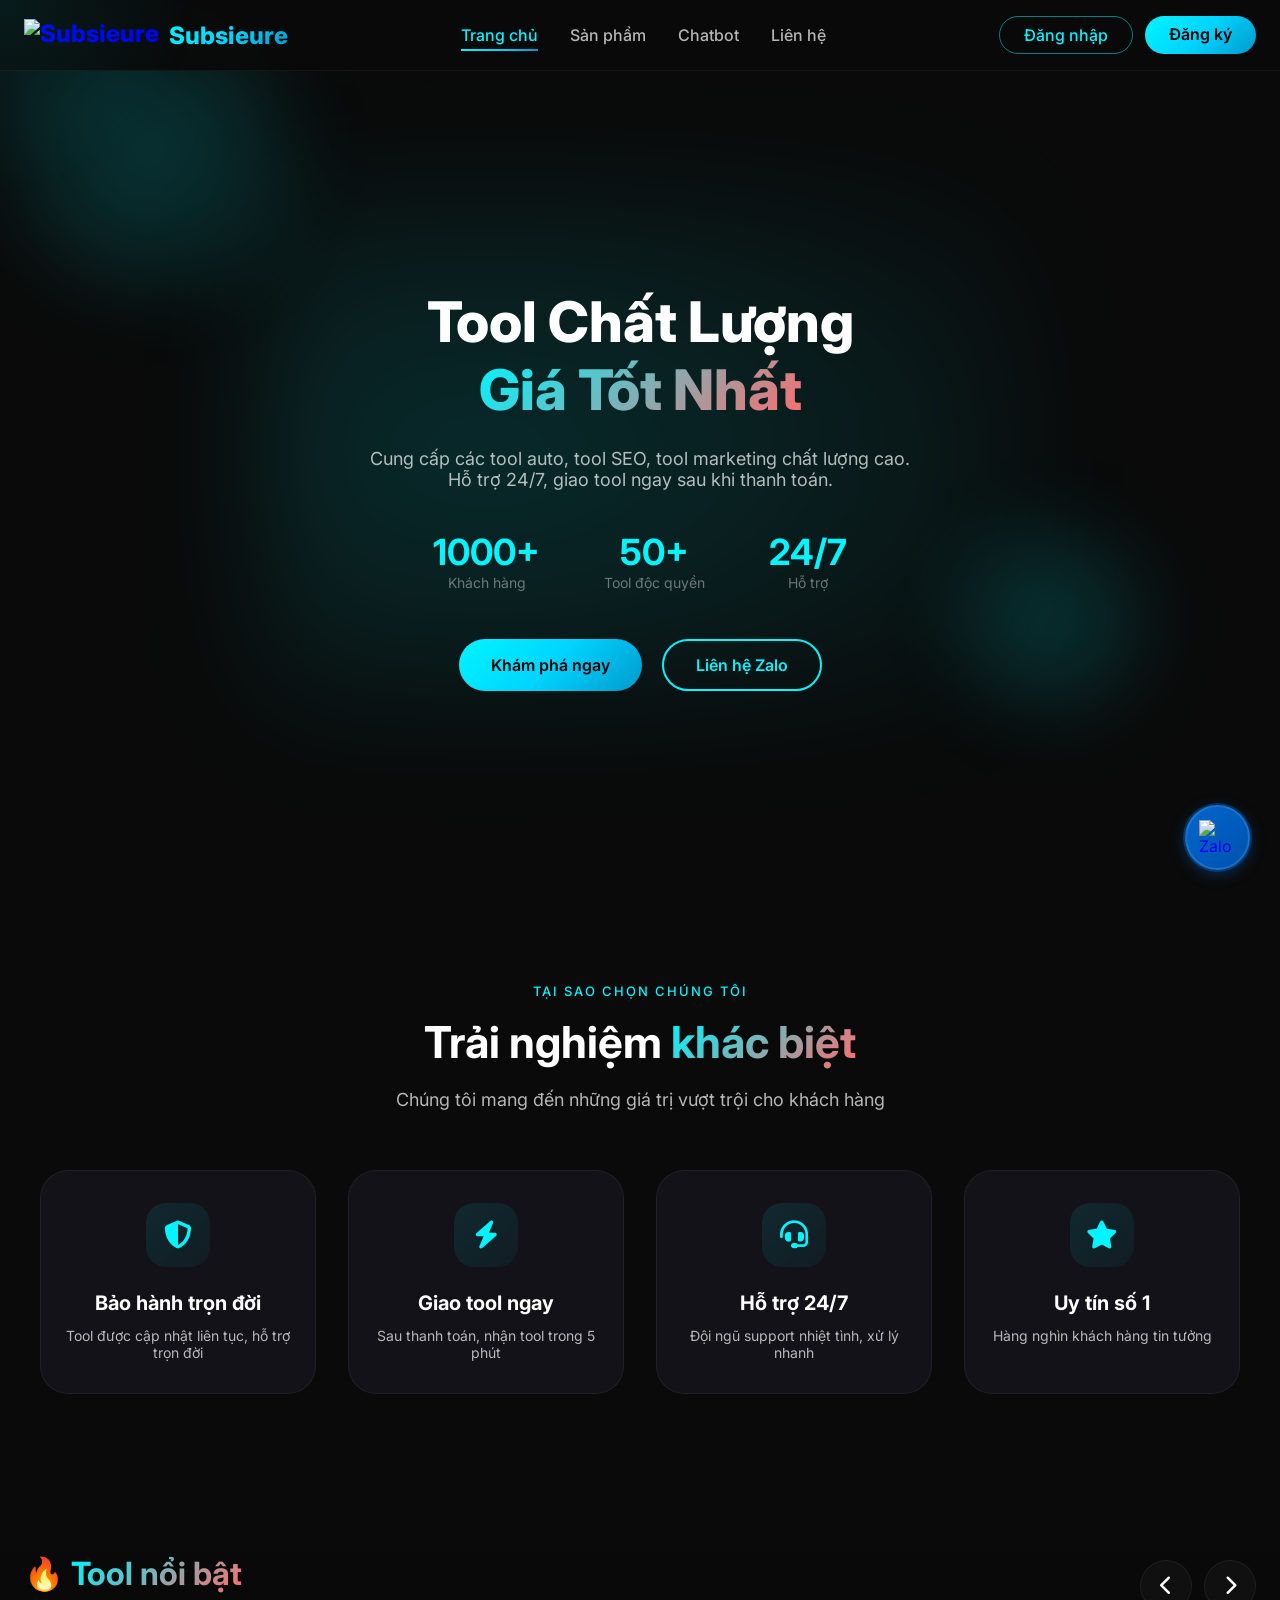
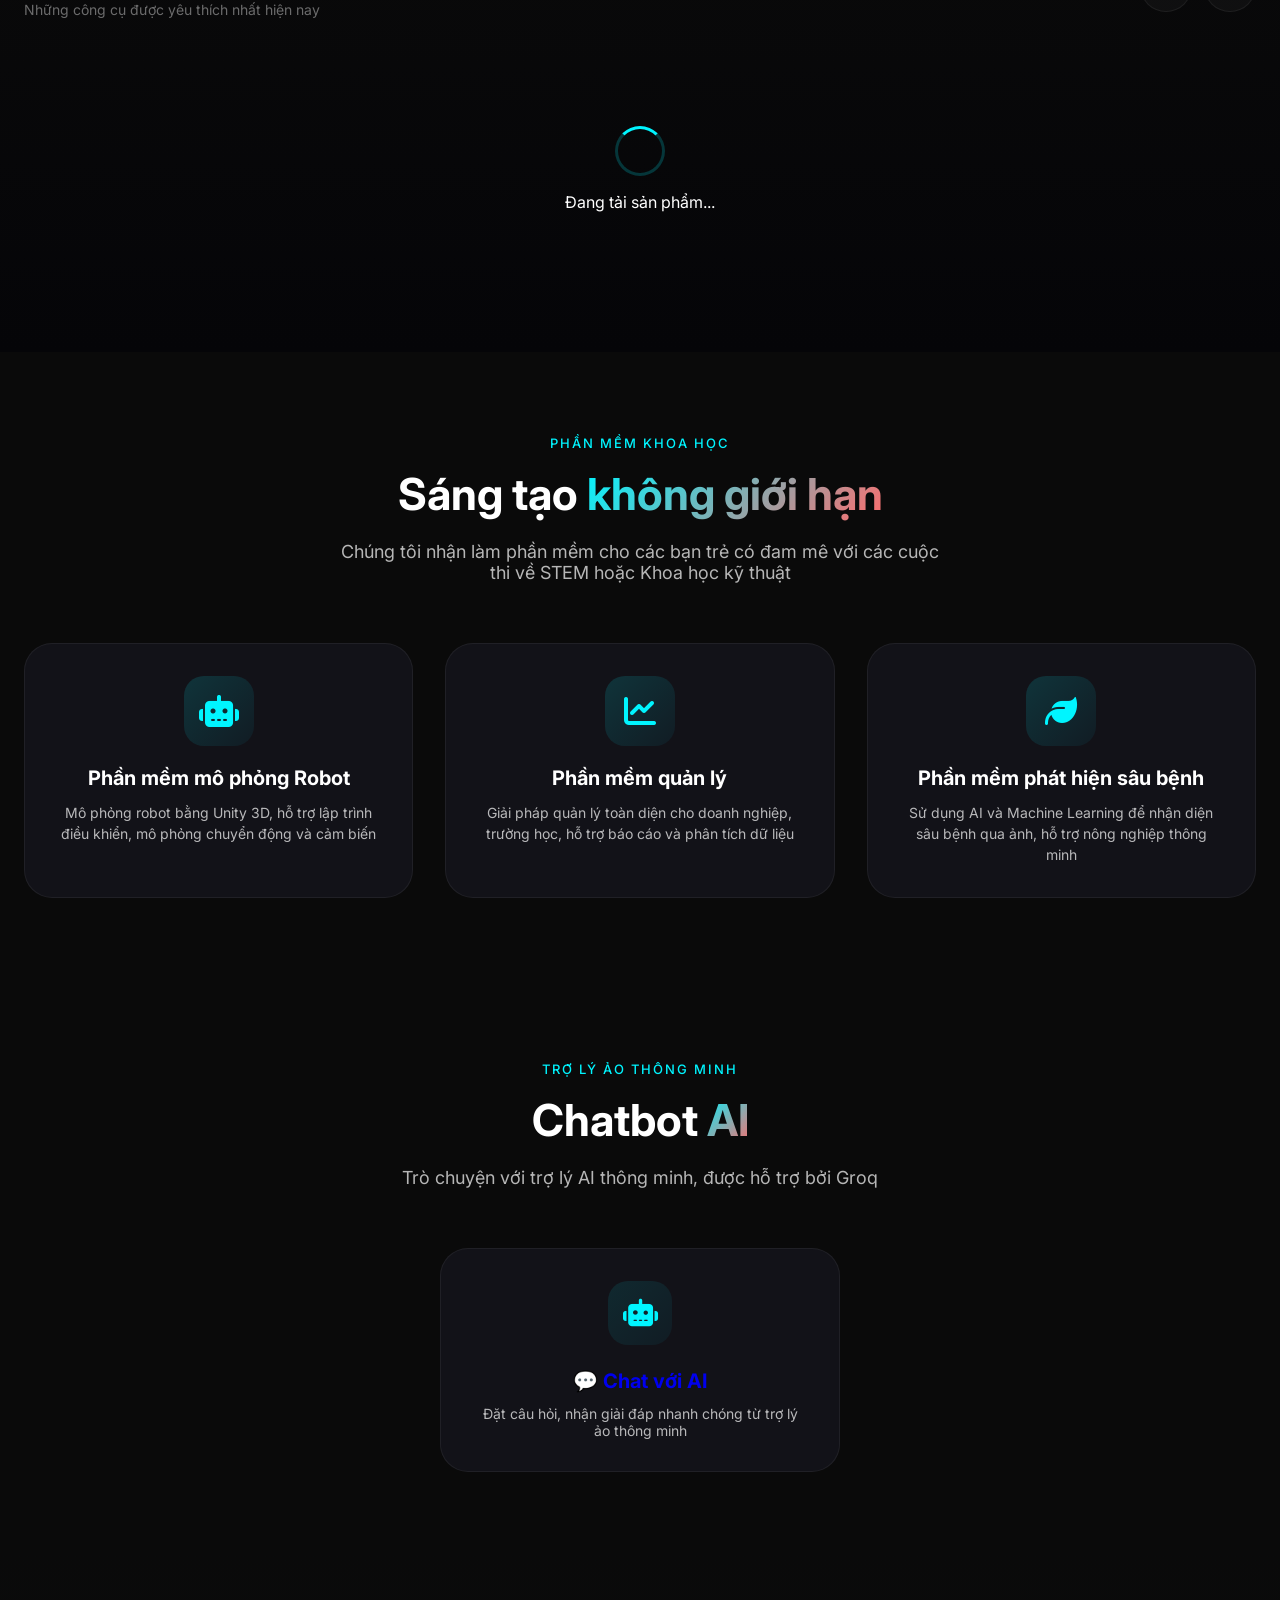
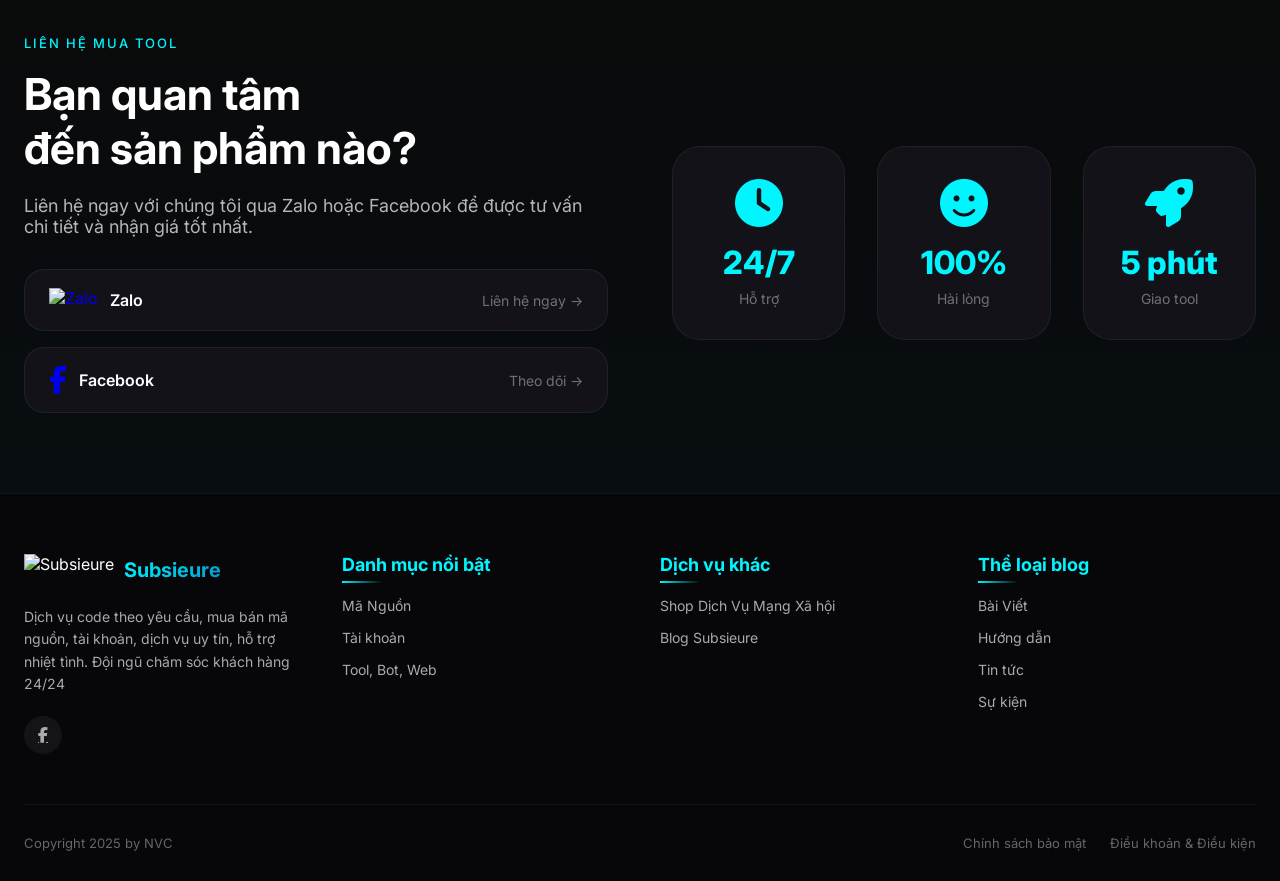
==== index.html @ 0aed7726 "Add files via upload" ====
<!DOCTYPE html>
<html lang="vi">
<head>
    <meta charset="UTF-8">
    <meta name="viewport" content="width=device-width, initial-scale=1.0">
    <title>Subsieure - Trang Chủ</title>
    
    <link rel="icon" type="image/png" href="https://d2eioyamun8mp1.cloudfront.net/images/1778429322279_xe9Oxxk0FV.png">
    <link rel="shortcut icon" type="image/png" href="https://d2eioyamun8mp1.cloudfront.net/images/1778429322279_xe9Oxxk0FV.png">
    
    <meta name="description" content="Subsieure - Cửa hàng tool auto, tool SEO, tool marketing chất lượng cao.">
    <link href="https://fonts.googleapis.com/css2?family=Inter:opsz,wght@14..32,300;14..32,400;14..32,500;14..32,600;14..32,700;14..32,800;14..32,900&family=Space+Grotesk:wght@300;400;500;600;700&display=swap" rel="stylesheet">
    <link rel="stylesheet" href="https://cdnjs.cloudflare.com/ajax/libs/font-awesome/6.5.1/css/all.min.css">
    <script src="https://cdn.jsdelivr.net/npm/sweetalert2@11"></script>
    <style>
        :root {
            --primary: #00f5ff;
            --primary-dark: #00b8c9;
            --bg-dark: #000000;
            --bg-section: #0a0a0a;
            --bg-card-solid: #121218;
            --border-light: rgba(255, 255, 255, 0.06);
            --text-main: #ffffff;
            --text-secondary: rgba(255, 255, 255, 0.7);
            --text-muted: rgba(255, 255, 255, 0.4);
            --gradient-1: linear-gradient(135deg, #00f5ff 0%, #00d4ff 50%, #0099cc 100%);
        }
        * { margin: 0; padding: 0; box-sizing: border-box; }
        body { font-family: 'Inter', sans-serif; background: #0a0a0a; color: white; overflow-x: hidden; }
        
        .cursor-glow {
            position: fixed;
            width: 400px;
            height: 400px;
            background: radial-gradient(circle, rgba(0,245,255,0.08) 0%, transparent 70%);
            border-radius: 50%;
            pointer-events: none;
            z-index: 9999;
            transform: translate(-50%, -50%);
            transition: all 0.1s ease;
        }
        
        * { cursor: url('https://play.vsthemes.org/t-cursors/14438/8d5360f7ad20a4ef01852cb9ac24c765.webp'), auto; }
        a, button, .btn, .tool-card-slider, .user-avatar, .nav-links a, .zalo-bubble, .footer a, .slider-btn-nav { 
            cursor: url('https://play.vsthemes.org/t-cursors/14438/8d5360f7ad20a4ef01852cb9ac24c765.webp'), pointer; 
        }
        
        .container { max-width: 1280px; margin: 0 auto; padding: 0 24px; }
        
        .zalo-bubble {
            position: fixed;
            bottom: 30px;
            right: 30px;
            width: 65px;
            height: 65px;
            background: linear-gradient(135deg, #0066cc, #004499);
            border-radius: 50%;
            display: flex;
            align-items: center;
            justify-content: center;
            z-index: 1000;
            box-shadow: 0 4px 15px rgba(0, 102, 204, 0.4);
            transition: all 0.3s ease;
            animation: shake 1.5s ease-in-out infinite;
            text-decoration: none;
            border: 2px solid rgba(255,255,255,0.2);
        }
        .zalo-bubble:hover {
            transform: scale(1.1);
            box-shadow: 0 8px 25px rgba(0, 102, 204, 0.6);
            animation: none;
        }
        .zalo-bubble img { width: 38px; height: auto; }
        @keyframes shake {
            0%, 100% { transform: translateY(0) rotate(0deg); }
            25% { transform: translateY(-5px) rotate(-3deg); }
            50% { transform: translateY(5px) rotate(3deg); }
            75% { transform: translateY(-3px) rotate(-2deg); }
        }
        .zalo-bubble::before {
            content: '';
            position: absolute;
            top: -4px;
            left: -4px;
            right: -4px;
            bottom: -4px;
            background: rgba(0, 102, 204, 0.4);
            border-radius: 50%;
            z-index: -1;
            animation: pulseZalo 2s ease-in-out infinite;
        }
        @keyframes pulseZalo {
            0%, 100% { opacity: 0.5; transform: scale(1); }
            50% { opacity: 0.8; transform: scale(1.15); }
        }
        
        .gradient-text {
            background: linear-gradient(135deg, #00f5ff, #ff6b6b, #ffd93d);
            -webkit-background-clip: text;
            -webkit-text-fill-color: transparent;
            background-clip: text;
            background-size: 200% 200%;
            animation: gradientShift 3s ease infinite;
        }
        @keyframes gradientShift { 0%,100% { background-position: 0% 50%; } 50% { background-position: 100% 50%; } }
        
        @keyframes fadeInUp {
            from { opacity: 0; transform: translateY(30px); }
            to { opacity: 1; transform: translateY(0); }
        }
        
        @keyframes spin {
            to { transform: rotate(360deg); }
        }
        
        .navbar { position: fixed; top: 0; width: 100%; padding: 16px 0; background: rgba(10,10,10,0.95); backdrop-filter: blur(10px); border-bottom: 1px solid rgba(255,255,255,0.05); z-index: 1000; transition: all 0.3s ease; }
        .navbar.scrolled { padding: 12px 0; background: rgba(10,10,10,0.98); }
        .nav-container { max-width: 1280px; margin: 0 auto; padding: 0 24px; display: flex; justify-content: space-between; align-items: center; }
        .nav-logo { display: flex; align-items: center; gap: 10px; font-size: 24px; font-weight: 800; cursor: pointer; text-decoration: none; }
        .nav-logo img { height: 32px; width: auto; }
        .nav-logo span { background: var(--gradient-1); -webkit-background-clip: text; -webkit-text-fill-color: transparent; }
        .nav-links { display: flex; gap: 32px; }
        .nav-links a { color: var(--text-secondary); text-decoration: none; font-weight: 500; transition: color 0.3s; position: relative; }
        .nav-links a::after { content: ''; position: absolute; bottom: -6px; left: 0; width: 0; height: 2px; background: var(--gradient-1); transition: width 0.3s; }
        .nav-links a:hover::after, .nav-links a.active::after { width: 100%; }
        .nav-links a:hover, .nav-links a.active { color: #00f5ff; }
        
        .nav-actions {
            display: flex;
            align-items: center;
            gap: 16px;
        }
        .auth-buttons {
            display: flex;
            gap: 12px;
        }
        .btn-login-nav {
            padding: 8px 24px;
            background: transparent;
            border: 1.5px solid rgba(0,245,255,0.5);
            border-radius: 30px;
            color: #00f5ff;
            text-decoration: none;
            font-weight: 500;
            transition: all 0.3s;
        }
        .btn-login-nav:hover {
            background: rgba(0,245,255,0.1);
            transform: translateY(-2px);
        }
        .btn-register-nav {
            padding: 8px 24px;
            background: var(--gradient-1);
            border: none;
            border-radius: 30px;
            color: #000;
            text-decoration: none;
            font-weight: 600;
            transition: all 0.3s;
        }
        .btn-register-nav:hover {
            transform: translateY(-2px);
            box-shadow: 0 5px 15px rgba(0,245,255,0.3);
        }
        
        .balance-wrapper { display: flex; align-items: center; gap: 12px; }
        .balance-badge { background: rgba(0,245,255,0.1); padding: 8px 16px; border-radius: 40px; font-size: 14px; transition: all 0.3s; }
        .balance-badge:hover { background: rgba(0,245,255,0.2); transform: scale(1.02); }
        .balance-badge i { color: #00f5ff; margin-right: 8px; }
        .btn-recharge { background: linear-gradient(135deg, #10b981, #059669); border: none; padding: 8px 16px; border-radius: 40px; color: white; font-weight: 600; font-size: 13px; cursor: pointer; transition: all 0.3s ease; display: flex; align-items: center; gap: 8px; }
        .btn-recharge:hover { transform: translateY(-2px); box-shadow: 0 5px 15px rgba(16,185,129,0.4); }
        .user-menu { position: relative; }
        .user-avatar { display: flex; align-items: center; gap: 10px; cursor: pointer; padding: 8px 16px; background: rgba(255,255,255,0.05); border-radius: 40px; transition: all 0.3s; }
        .user-avatar:hover { background: rgba(255,255,255,0.1); }
        .user-dropdown { position: absolute; top: 100%; right: 0; margin-top: 8px; background: #121218; border: 1px solid rgba(255,255,255,0.1); border-radius: 20px; width: 180px; overflow: hidden; opacity: 0; visibility: hidden; transform: translateY(-10px); transition: all 0.3s; z-index: 100; }
        .user-menu:hover .user-dropdown { opacity: 1; visibility: visible; transform: translateY(0); }
        .user-dropdown a { display: flex; align-items: center; gap: 12px; padding: 12px 20px; color: var(--text-secondary); text-decoration: none; transition: all 0.3s; }
        .user-dropdown a:hover { background: rgba(0,245,255,0.1); color: #00f5ff; }
        
        .hero { min-height: 100vh; display: flex; align-items: center; position: relative; overflow: hidden; }
        .hero-bg { position: absolute; inset: 0; z-index: 0; }
        .hero-bg-blur { position: absolute; width: 60%; height: 60%; background: radial-gradient(ellipse at 30% 50%, rgba(0,245,255,0.15), transparent); filter: blur(60px); top: 50%; left: 50%; transform: translate(-50%, -50%); }
        .hero-bg-orb { position: absolute; width: 300px; height: 300px; background: radial-gradient(circle, rgba(0,245,255,0.2), transparent); border-radius: 50%; filter: blur(40px); animation: float 20s infinite; }
        .hero-bg-orb:nth-child(1) { top: 20%; left: 10%; }
        .hero-bg-orb:nth-child(2) { bottom: 20%; right: 10%; width: 200px; height: 200px; animation-delay: -5s; }
        @keyframes float { 0%,100% { transform: translateY(0); } 50% { transform: translateY(-30px); } }
        .hero-content { position: relative; z-index: 1; text-align: center; max-width: 800px; margin: 0 auto; padding-top: 80px; }
        .hero-title { font-size: 56px; font-weight: 800; margin-bottom: 24px; line-height: 1.2; animation: fadeInUp 0.8s ease; }
        .hero-desc { font-size: 18px; color: var(--text-secondary); margin-bottom: 40px; animation: fadeInUp 0.8s ease 0.1s both; }
        .hero-stats { display: flex; justify-content: center; gap: 64px; margin-bottom: 48px; animation: fadeInUp 0.8s ease 0.2s both; }
        .hero-stat { text-align: center; transition: transform 0.3s; }
        .hero-stat:hover { transform: translateY(-5px); }
        .hero-stat-number { font-size: 36px; font-weight: 700; color: #00f5ff; }
        .hero-stat-label { font-size: 14px; color: var(--text-muted); }
        .hero-buttons { display: flex; gap: 20px; justify-content: center; animation: fadeInUp 0.8s ease 0.3s both; }
        .btn { display: inline-flex; align-items: center; gap: 10px; padding: 14px 32px; border-radius: 40px; font-weight: 600; text-decoration: none; transition: all 0.3s; }
        .btn-primary { background: var(--gradient-1); color: #000; }
        .btn-primary:hover { transform: translateY(-3px); box-shadow: 0 10px 30px rgba(0,245,255,0.4); }
        .btn-outline-custom { background: transparent; border: 2px solid #00f5ff; color: #00f5ff; }
        .btn-outline-custom:hover { background: rgba(0,245,255,0.1); transform: translateY(-3px); }
        
        .section { padding: 80px 0; background: #0a0a0a; }
        .section-header { text-align: center; margin-bottom: 60px; }
        .section-badge { display: inline-block; font-size: 13px; font-weight: 500; text-transform: uppercase; letter-spacing: 2px; color: #00f5ff; margin-bottom: 16px; }
        .section-title { font-size: 44px; font-weight: 700; margin-bottom: 20px; }
        .section-desc { font-size: 18px; color: var(--text-secondary); max-width: 600px; margin: 0 auto; }
        
        .features-grid {
            display: grid;
            grid-template-columns: repeat(4, 1fr);
            gap: 32px;
            max-width: 1200px;
            margin: 0 auto;
        }
        .feature-card {
            background: var(--bg-card-solid);
            border: 1px solid var(--border-light);
            border-radius: 28px;
            padding: 32px 24px;
            text-align: center;
            transition: all 0.3s;
        }
        .feature-card:hover {
            transform: translateY(-5px);
            border-color: rgba(0,245,255,0.2);
        }
        .feature-icon {
            width: 64px;
            height: 64px;
            background: linear-gradient(135deg, rgba(0,245,255,0.1), rgba(0,212,255,0.05));
            border-radius: 20px;
            display: flex;
            align-items: center;
            justify-content: center;
            margin: 0 auto 24px;
            transition: all 0.3s;
        }
        .feature-card:hover .feature-icon { transform: scale(1.1); }
        .feature-icon i { font-size: 28px; color: #00f5ff; }
        .feature-card h3 { font-size: 20px; margin-bottom: 12px; }
        .feature-card p { font-size: 14px; color: var(--text-secondary); }
        
        .science-section {
            background: #0a0a0a;
            padding: 80px 0;
        }
        .science-grid {
            display: grid;
            grid-template-columns: repeat(3, 1fr);
            gap: 32px;
            margin-top: 20px;
        }
        .science-card {
            background: var(--bg-card-solid);
            border: 1px solid var(--border-light);
            border-radius: 28px;
            padding: 32px;
            text-align: center;
            transition: all 0.3s;
        }
        .science-card:hover {
            transform: translateY(-5px);
            border-color: rgba(0,245,255,0.3);
        }
        .science-icon {
            width: 70px;
            height: 70px;
            background: linear-gradient(135deg, rgba(0,245,255,0.15), rgba(0,212,255,0.05));
            border-radius: 20px;
            display: flex;
            align-items: center;
            justify-content: center;
            margin: 0 auto 20px;
        }
        .science-icon i {
            font-size: 32px;
            color: #00f5ff;
        }
        .science-card h3 {
            font-size: 20px;
            margin-bottom: 12px;
        }
        .science-card p {
            font-size: 14px;
            color: var(--text-secondary);
            line-height: 1.5;
        }
        
        .tools-slider-section {
            padding: 80px 0;
            background: linear-gradient(180deg, #0a0a0a 0%, #050508 100%);
        }
        .slider-header {
            display: flex;
            justify-content: space-between;
            align-items: center;
            margin-bottom: 48px;
            flex-wrap: wrap;
            gap: 20px;
        }
        .slider-header-left h2 {
            font-size: 32px;
            font-weight: 700;
            margin-bottom: 8px;
        }
        .slider-header-left p {
            color: var(--text-muted);
            font-size: 14px;
        }
        .slider-controls {
            display: flex;
            gap: 12px;
        }
        .slider-btn-nav {
            width: 52px;
            height: 52px;
            border-radius: 50%;
            background: rgba(255,255,255,0.03);
            border: 1px solid var(--border-light);
            color: white;
            font-size: 20px;
            cursor: pointer;
            transition: all 0.3s;
            display: flex;
            align-items: center;
            justify-content: center;
        }
        .slider-btn-nav:hover {
            background: var(--gradient-1);
            border-color: transparent;
            color: #000;
            transform: scale(1.05);
        }
        .tools-slider-container {
            position: relative;
            overflow: hidden;
            border-radius: 32px;
        }
        .tools-slider-track {
            display: flex;
            gap: 28px;
            transition: transform 0.5s cubic-bezier(0.23, 1, 0.32, 1);
            will-change: transform;
        }
        .tool-card-slider {
            flex: 0 0 calc(25% - 21px);
            min-width: calc(25% - 21px);
            background: var(--bg-card-solid);
            border: 1px solid var(--border-light);
            border-radius: 28px;
            overflow: hidden;
            transition: all 0.4s cubic-bezier(0.23, 1, 0.32, 1);
        }
        .tool-card-slider:hover {
            transform: translateY(-8px);
            border-color: rgba(0,245,255,0.3);
            box-shadow: 0 25px 45px rgba(0,0,0,0.4);
        }
        .tool-image-wrapper-slider {
            position: relative;
            overflow: hidden;
            height: 200px;
        }
        .tool-image-slider {
            width: 100%;
            height: 100%;
            object-fit: cover;
            transition: transform 0.6s;
        }
        .tool-card-slider:hover .tool-image-slider { transform: scale(1.08); }
        .tool-category-slider {
            position: absolute;
            top: 16px;
            left: 16px;
            background: rgba(0,0,0,0.7);
            backdrop-filter: blur(8px);
            padding: 6px 14px;
            border-radius: 30px;
            font-size: 12px;
            color: #00f5ff;
        }
        .admin-actions {
            position: absolute;
            top: 16px;
            right: 16px;
            display: flex;
            gap: 8px;
            z-index: 10;
        }
        .admin-edit-btn, .admin-delete-btn {
            width: 32px;
            height: 32px;
            border-radius: 50%;
            border: none;
            cursor: pointer;
            transition: all 0.3s;
            display: flex;
            align-items: center;
            justify-content: center;
            font-size: 14px;
        }
        .admin-edit-btn {
            background: rgba(0,245,255,0.9);
            color: #000;
        }
        .admin-edit-btn:hover {
            background: #00f5ff;
            transform: scale(1.1);
        }
        .admin-delete-btn {
            background: rgba(239,68,68,0.9);
            color: white;
        }
        .admin-delete-btn:hover {
            background: #ef4444;
            transform: scale(1.1);
        }
        .tool-info-slider { padding: 20px; }
        .tool-name-slider {
            font-size: 18px;
            font-weight: 700;
            margin-bottom: 8px;
            white-space: nowrap;
            overflow: hidden;
            text-overflow: ellipsis;
        }
        .tool-name-slider a {
            text-decoration: none;
            color: inherit;
        }
        .tool-name-slider a:hover {
            color: #00f5ff;
        }
        .tool-desc-slider {
            color: var(--text-secondary);
            font-size: 13px;
            margin-bottom: 12px;
            line-height: 1.4;
            display: -webkit-box;
            -webkit-line-clamp: 2;
            -webkit-box-orient: vertical;
            overflow: hidden;
        }
        .tool-price-slider {
            font-size: 22px;
            font-weight: 800;
            color: #00f5ff;
            margin-bottom: 16px;
        }
        .tool-price-slider span { font-size: 12px; color: var(--text-muted); }
        .btn-buy-slider {
            width: 100%;
            padding: 12px;
            background: var(--gradient-1);
            border: none;
            border-radius: 40px;
            color: #000;
            font-weight: 600;
            font-size: 14px;
            cursor: pointer;
            transition: all 0.3s;
            display: flex;
            align-items: center;
            justify-content: center;
            gap: 8px;
        }
        .btn-buy-slider:hover {
            transform: translateY(-2px);
            box-shadow: 0 5px 15px rgba(0,245,255,0.4);
        }
        
        .loading-wrapper {
            text-align: center;
            padding: 60px;
            width: 100%;
        }
        .loading-spinner {
            width: 50px;
            height: 50px;
            border: 3px solid rgba(0,245,255,0.2);
            border-top-color: #00f5ff;
            border-radius: 50%;
            margin: 0 auto 16px;
            animation: spin 0.8s linear infinite;
        }
        .empty-state {
            text-align: center;
            padding: 60px;
            width: 100%;
        }
        .empty-state i {
            font-size: 64px;
            color: var(--text-muted);
            margin-bottom: 16px;
        }
        .empty-state h3 {
            font-size: 24px;
            margin-bottom: 8px;
        }
        .empty-state p {
            color: var(--text-muted);
        }
        
        .chatbot-card {
            background: var(--bg-card-solid);
            border: 1px solid var(--border-light);
            border-radius: 28px;
            padding: 32px;
            text-align: center;
            transition: all 0.3s;
            cursor: pointer;
            text-decoration: none;
            display: block;
            max-width: 400px;
            margin: 0 auto;
        }
        .chatbot-card:hover {
            transform: translateY(-5px);
            border-color: rgba(0,245,255,0.2);
        }
        .chatbot-icon {
            width: 64px;
            height: 64px;
            background: linear-gradient(135deg, rgba(0,245,255,0.1), rgba(0,212,255,0.05));
            border-radius: 20px;
            display: flex;
            align-items: center;
            justify-content: center;
            margin: 0 auto 24px;
        }
        .chatbot-icon i { font-size: 28px; color: #00f5ff; }
        .chatbot-card h3 { font-size: 20px; margin-bottom: 12px; }
        .chatbot-card p { font-size: 14px; color: var(--text-secondary); }
        
        .contact-section { background: linear-gradient(180deg, #0a0a0a 0%, rgba(0,20,30,0.3) 100%); padding: 80px 0; }
        .contact-wrapper { display: grid; grid-template-columns: 1fr 1fr; gap: 64px; align-items: center; }
        .contact-info .section-badge { text-align: left; display: inline-block; }
        .contact-info .section-title { text-align: left; }
        .contact-info .section-desc { text-align: left; margin: 0 0 32px 0; }
        .contact-buttons { display: flex; flex-direction: column; gap: 16px; margin-bottom: 0; }
        .contact-btn { display: flex; align-items: center; justify-content: space-between; padding: 18px 24px; background: var(--bg-card-solid); border: 1px solid var(--border-light); border-radius: 20px; text-decoration: none; transition: all 0.3s; }
        .contact-btn:hover { transform: translateX(5px); border-color: rgba(0,245,255,0.3); }
        .contact-btn-left { display: flex; align-items: center; gap: 12px; }
        .contact-btn-left i { font-size: 28px; }
        .contact-btn-left span { font-weight: 600; color: white; }
        .contact-btn-right { color: var(--text-muted); font-size: 14px; }
        .contact-stats { display: flex; justify-content: center; gap: 32px; margin-top: 40px; flex-wrap: wrap; }
        .contact-stat { text-align: center; padding: 32px; background: var(--bg-card-solid); border-radius: 28px; border: 1px solid var(--border-light); transition: all 0.3s; flex: 1; min-width: 150px; }
        .contact-stat:hover { transform: translateY(-5px); border-color: rgba(0,245,255,0.3); }
        .contact-stat i { font-size: 48px; color: #00f5ff; margin-bottom: 16px; display: block; }
        .contact-stat h4 { font-size: 32px; font-weight: 800; color: #00f5ff; margin-bottom: 8px; }
        .contact-stat p { font-size: 14px; color: var(--text-muted); }
        
        .recharge-modal { display: none; position: fixed; top: 0; left: 0; width: 100%; height: 100%; background: rgba(0,0,0,0.95); backdrop-filter: blur(20px); z-index: 3000; align-items: center; justify-content: center; }
        .recharge-modal.active { display: flex; }
        .recharge-card { background: linear-gradient(135deg, #0f0f1a, #0a0a0f); border: 1px solid rgba(0,245,255,0.3); border-radius: 48px; padding: 48px; max-width: 480px; width: 90%; text-align: center; position: relative; }
        .close-recharge { position: absolute; top: 20px; right: 24px; background: none; border: none; color: #888; font-size: 28px; cursor: pointer; }
        .close-recharge:hover { color: #ef4444; }
        
        .edit-tool-modal {
            display: none;
            position: fixed;
            top: 0;
            left: 0;
            width: 100%;
            height: 100%;
            background: rgba(0,0,0,0.95);
            backdrop-filter: blur(20px);
            z-index: 4000;
            align-items: center;
            justify-content: center;
        }
        .edit-tool-modal.active {
            display: flex;
        }
        .edit-tool-card {
            background: linear-gradient(135deg, #121218, #0a0a0f);
            border: 1px solid rgba(0,245,255,0.3);
            border-radius: 32px;
            padding: 32px;
            max-width: 500px;
            width: 90%;
            max-height: 85vh;
            overflow-y: auto;
        }
        .edit-tool-card h3 {
            font-size: 24px;
            margin-bottom: 24px;
            color: #00f5ff;
        }
        .edit-tool-card input, .edit-tool-card textarea, .edit-tool-card select {
            width: 100%;
            padding: 12px;
            margin-bottom: 16px;
            background: #0f0f0f;
            border: 1px solid #2a2a2a;
            border-radius: 12px;
            color: white;
            font-size: 14px;
        }
        .edit-tool-card input:focus, .edit-tool-card textarea:focus {
            outline: none;
            border-color: #00f5ff;
        }
        .edit-buttons {
            display: flex;
            gap: 12px;
            margin-top: 24px;
        }
        .btn-save-edit {
            flex: 1;
            padding: 12px;
            background: #00f5ff;
            border: none;
            border-radius: 40px;
            color: #000;
            font-weight: 600;
            cursor: pointer;
        }
        .btn-cancel-edit {
            flex: 1;
            padding: 12px;
            background: rgba(255,255,255,0.1);
            border: none;
            border-radius: 40px;
            color: white;
            cursor: pointer;
        }
        
        .footer {
            background: #07070a;
            border-top: 1px solid rgba(255,255,255,0.05);
            padding: 60px 0 30px;
        }
        .footer-grid {
            display: grid;
            grid-template-columns: repeat(4, 1fr);
            gap: 40px;
            margin-bottom: 50px;
        }
        .footer-col h4 {
            font-size: 18px;
            font-weight: 700;
            margin-bottom: 20px;
            color: #00f5ff;
            position: relative;
            display: inline-block;
        }
        .footer-col h4::after {
            content: '';
            position: absolute;
            bottom: -8px;
            left: 0;
            width: 40px;
            height: 2px;
            background: linear-gradient(90deg, #00f5ff, transparent);
        }
        .footer-col p { color: #aaa; font-size: 14px; line-height: 1.6; margin-bottom: 20px; }
        .footer-social { display: flex; gap: 12px; margin-top: 20px; }
        .footer-social a { width: 38px; height: 38px; background: rgba(255,255,255,0.05); border-radius: 50%; display: flex; align-items: center; justify-content: center; color: #aaa; transition: all 0.3s; }
        .footer-social a:hover { background: #00f5ff; color: #000; transform: translateY(-3px); }
        .footer-links { list-style: none; }
        .footer-links li { margin-bottom: 12px; }
        .footer-links a { color: #aaa; text-decoration: none; font-size: 14px; transition: all 0.3s; }
        .footer-links a:hover { color: #00f5ff; padding-left: 5px; }
        .footer-bottom { border-top: 1px solid rgba(255,255,255,0.05); padding-top: 30px; display: flex; justify-content: space-between; align-items: center; flex-wrap: wrap; gap: 20px; }
        .footer-copyright { color: #666; font-size: 13px; }
        .footer-bottom-links { display: flex; gap: 24px; }
        .footer-bottom-links a { color: #666; text-decoration: none; font-size: 13px; transition: color 0.3s; }
        .footer-bottom-links a:hover { color: #00f5ff; }
        .footer-logo { display: flex; align-items: center; gap: 10px; margin-bottom: 20px; }
        .footer-logo img { height: 32px; }
        .footer-logo span { font-size: 20px; font-weight: 700; background: linear-gradient(135deg, #00f5ff, #0099cc); -webkit-background-clip: text; -webkit-text-fill-color: transparent; }
        
        @media (max-width: 1024px) {
            .features-grid { grid-template-columns: repeat(2, 1fr); }
            .science-grid { grid-template-columns: repeat(2, 1fr); }
            .footer-grid { grid-template-columns: repeat(2, 1fr); }
            .tool-card-slider { flex: 0 0 calc(33.33% - 19px); min-width: calc(33.33% - 19px); }
        }
        @media (max-width: 768px) {
            .hero-title { font-size: 36px; }
            .nav-links { display: none; }
            .hero-stats { gap: 30px; }
            .section-title { font-size: 32px; }
            .features-grid { grid-template-columns: 1fr; }
            .science-grid { grid-template-columns: 1fr; }
            .contact-wrapper { grid-template-columns: 1fr; }
            .hero-buttons { flex-direction: column; align-items: center; }
            .hero-buttons .btn { width: 100%; justify-content: center; }
            .zalo-bubble { width: 50px; height: 50px; bottom: 20px; right: 20px; }
            .zalo-bubble img { width: 28px; }
            .footer-grid { grid-template-columns: 1fr; gap: 30px; text-align: center; }
            .footer-col h4::after { left: 50%; transform: translateX(-50%); }
            .footer-social { justify-content: center; }
            .footer-bottom { flex-direction: column; text-align: center; }
            .footer-bottom-links { justify-content: center; }
            .contact-stats { flex-direction: column; align-items: center; }
            .contact-stat { width: 100%; max-width: 250px; }
            .tool-card-slider { flex: 0 0 calc(50% - 14px); min-width: calc(50% - 14px); }
            .auth-buttons { gap: 8px; }
            .btn-login-nav, .btn-register-nav { padding: 6px 16px; font-size: 13px; }
        }
        @media (max-width: 480px) {
            .hero-title { font-size: 28px; }
            .hero-stat-number { font-size: 24px; }
            .recharge-card { padding: 32px 24px; }
            .tool-card-slider { flex: 0 0 100%; min-width: 100%; }
            .auth-buttons { display: none; }
        }
    </style>
</head>
<body>

<div class="cursor-glow" id="cursorGlow"></div>

<a href="https://zalo.me/0986947309" target="_blank" class="zalo-bubble">
    <img src="https://cdn.haitrieu.com/wp-content/uploads/2022/01/Logo-Zalo-Arc.png" alt="Zalo">
</a>

<nav class="navbar" id="navbar">
    <div class="nav-container">
        <a href="#home" class="nav-logo">
            <img src="https://d2eioyamun8mp1.cloudfront.net/images/1778429322279_xe9Oxxk0FV.png" alt="Subsieure">
            <span>Subsieure</span>
        </a>
        <div class="nav-links">
            <a href="#home" class="active">Trang chủ</a>
            <a href="sanpham.html">Sản phẩm</a>
            <a href="chatbot.html">Chatbot</a>
            <a href="#contact">Liên hệ</a>
            <a href="admin-panel.html" id="adminLink" style="display: none;">Quản trị</a>
        </div>
        <div class="nav-actions">
            <div id="userInfo" style="display: none;">
                <div class="balance-wrapper">
                    <div class="balance-badge"><i class="fas fa-coins"></i><span id="userBalance">0</span>đ</div>
                    <button class="btn-recharge" id="showRechargeModal"><i class="fas fa-plus-circle"></i> Nạp tiền</button>
                </div>
                <div class="user-menu">
                    <div class="user-avatar"><i class="fas fa-user-circle"></i><span id="userEmailShort"></span><i class="fas fa-chevron-down"></i></div>
                    <div class="user-dropdown"><a href="dashboard.html"><i class="fas fa-chart-line"></i> Dashboard</a><a href="#" id="logoutBtn"><i class="fas fa-sign-out-alt"></i> Đăng xuất</a></div>
                </div>
            </div>
            <div id="authButtons" class="auth-buttons">
                <a href="login.html" class="btn-login-nav">Đăng nhập</a>
                <a href="register.html" class="btn-register-nav">Đăng ký</a>
            </div>
        </div>
    </div>
</nav>

<main>
    <section class="hero" id="home">
        <div class="hero-bg"><div class="hero-bg-blur"></div><div class="hero-bg-orb"></div><div class="hero-bg-orb"></div></div>
        <div class="container">
            <div class="hero-content">
                <h1 class="hero-title">Tool Chất Lượng<br><span class="gradient-text">Giá Tốt Nhất</span></h1>
                <p class="hero-desc">Cung cấp các tool auto, tool SEO, tool marketing chất lượng cao.<br>Hỗ trợ 24/7, giao tool ngay sau khi thanh toán.</p>
                <div class="hero-stats">
                    <div class="hero-stat"><div class="hero-stat-number">1000+</div><div class="hero-stat-label">Khách hàng</div></div>
                    <div class="hero-stat"><div class="hero-stat-number">50+</div><div class="hero-stat-label">Tool độc quyền</div></div>
                    <div class="hero-stat"><div class="hero-stat-number">24/7</div><div class="hero-stat-label">Hỗ trợ</div></div>
                </div>
                <div class="hero-buttons"><a href="sanpham.html" class="btn btn-primary">Khám phá ngay</a><a href="https://zalo.me/0986947309" target="_blank" class="btn btn-outline-custom">Liên hệ Zalo</a></div>
            </div>
        </div>
    </section>

    <section class="section" id="features">
        <div class="container">
            <div class="section-header">
                <span class="section-badge">Tại sao chọn chúng tôi</span>
                <h2 class="section-title">Trải nghiệm <span class="gradient-text">khác biệt</span></h2>
                <p class="section-desc">Chúng tôi mang đến những giá trị vượt trội cho khách hàng</p>
            </div>
            <div class="features-grid">
                <div class="feature-card"><div class="feature-icon"><i class="fas fa-shield-alt"></i></div><h3>Bảo hành trọn đời</h3><p>Tool được cập nhật liên tục, hỗ trợ trọn đời</p></div>
                <div class="feature-card"><div class="feature-icon"><i class="fas fa-bolt"></i></div><h3>Giao tool ngay</h3><p>Sau thanh toán, nhận tool trong 5 phút</p></div>
                <div class="feature-card"><div class="feature-icon"><i class="fas fa-headset"></i></div><h3>Hỗ trợ 24/7</h3><p>Đội ngũ support nhiệt tình, xử lý nhanh</p></div>
                <div class="feature-card"><div class="feature-icon"><i class="fas fa-star"></i></div><h3>Uy tín số 1</h3><p>Hàng nghìn khách hàng tin tưởng</p></div>
            </div>
        </div>
    </section>

    <section class="tools-slider-section">
        <div class="container">
            <div class="slider-header">
                <div class="slider-header-left">
                    <h2>🔥 <span class="gradient-text">Tool nổi bật</span></h2>
                    <p>Những công cụ được yêu thích nhất hiện nay</p>
                </div>
                <div class="slider-controls">
                    <button class="slider-btn-nav" id="sliderPrev"><i class="fas fa-chevron-left"></i></button>
                    <button class="slider-btn-nav" id="sliderNext"><i class="fas fa-chevron-right"></i></button>
                </div>
            </div>
            <div class="tools-slider-container">
                <div class="tools-slider-track" id="toolsSliderTrack">
                    <div class="loading-wrapper">
                        <div class="loading-spinner"></div>
                        <p>Đang tải sản phẩm...</p>
                    </div>
                </div>
            </div>
        </div>
    </section>

    <section class="science-section">
        <div class="container">
            <div class="section-header">
                <span class="section-badge">Phần mềm khoa học</span>
                <h2 class="section-title">Sáng tạo <span class="gradient-text">không giới hạn</span></h2>
                <p class="section-desc">Chúng tôi nhận làm phần mềm cho các bạn trẻ có đam mê với các cuộc thi về STEM hoặc Khoa học kỹ thuật</p>
            </div>
            <div class="science-grid">
                <div class="science-card">
                    <div class="science-icon"><i class="fas fa-robot"></i></div>
                    <h3>Phần mềm mô phỏng Robot</h3>
                    <p>Mô phỏng robot bằng Unity 3D, hỗ trợ lập trình điều khiển, mô phỏng chuyển động và cảm biến</p>
                </div>
                <div class="science-card">
                    <div class="science-icon"><i class="fas fa-chart-line"></i></div>
                    <h3>Phần mềm quản lý</h3>
                    <p>Giải pháp quản lý toàn diện cho doanh nghiệp, trường học, hỗ trợ báo cáo và phân tích dữ liệu</p>
                </div>
                <div class="science-card">
                    <div class="science-icon"><i class="fas fa-leaf"></i></div>
                    <h3>Phần mềm phát hiện sâu bệnh</h3>
                    <p>Sử dụng AI và Machine Learning để nhận diện sâu bệnh qua ảnh, hỗ trợ nông nghiệp thông minh</p>
                </div>
            </div>
        </div>
    </section>

    <section class="section" id="chatbot">
        <div class="container">
            <div class="section-header">
                <span class="section-badge">Trợ lý ảo thông minh</span>
                <h2 class="section-title">Chatbot <span class="gradient-text">AI</span></h2>
                <p class="section-desc">Trò chuyện với trợ lý AI thông minh, được hỗ trợ bởi Groq</p>
            </div>
            <div style="max-width: 400px; margin: 0 auto;">
                <a href="chatbot.html" class="chatbot-card">
                    <div class="chatbot-icon"><i class="fas fa-robot"></i></div>
                    <h3>💬 Chat với AI</h3>
                    <p>Đặt câu hỏi, nhận giải đáp nhanh chóng từ trợ lý ảo thông minh</p>
                </a>
            </div>
        </div>
    </section>

    <section class="contact-section" id="contact">
        <div class="container">
            <div class="contact-wrapper">
                <div class="contact-info">
                    <span class="section-badge">Liên hệ mua tool</span>
                    <h2 class="section-title">Bạn quan tâm<br>đến sản phẩm nào?</h2>
                    <p class="section-desc">Liên hệ ngay với chúng tôi qua Zalo hoặc Facebook để được tư vấn chi tiết và nhận giá tốt nhất.</p>
                    <div class="contact-buttons">
                        <a href="https://zalo.me/0986947309" target="_blank" class="contact-btn zalo"><div class="contact-btn-left"><img src="https://cdn.haitrieu.com/wp-content/uploads/2022/01/Logo-Zalo-Arc.png" alt="Zalo" style="height:24px;"><span>Zalo</span></div><div class="contact-btn-right">Liên hệ ngay →</div></a>
                        <a href="https://www.facebook.com/subsieure.page" target="_blank" class="contact-btn facebook"><div class="contact-btn-left"><i class="fab fa-facebook-f"></i><span>Facebook</span></div><div class="contact-btn-right">Theo dõi →</div></a>
                    </div>
                </div>
                <div class="contact-stats">
                    <div class="contact-stat"><i class="fas fa-clock"></i><h4>24/7</h4><p>Hỗ trợ</p></div>
                    <div class="contact-stat"><i class="fas fa-smile"></i><h4>100%</h4><p>Hài lòng</p></div>
                    <div class="contact-stat"><i class="fas fa-rocket"></i><h4>5 phút</h4><p>Giao tool</p></div>
                </div>
            </div>
        </div>
    </section>
</main>

<footer class="footer">
    <div class="container">
        <div class="footer-grid">
            <div class="footer-col">
                <div class="footer-logo">
                    <img src="https://d2eioyamun8mp1.cloudfront.net/images/1778429322279_xe9Oxxk0FV.png" alt="Subsieure">
                    <span>Subsieure</span>
                </div>
                <p>Dịch vụ code theo yêu cầu, mua bán mã nguồn, tài khoản, dịch vụ uy tín, hỗ trợ nhiệt tình. Đội ngũ chăm sóc khách hàng 24/24</p>
                <div class="footer-social">
                    <a href="https://www.facebook.com/subsieure.page" target="_blank"><i class="fab fa-facebook-f"></i></a>
                </div>
            </div>
            <div class="footer-col">
                <h4>Danh mục nổi bật</h4>
                <ul class="footer-links">
                    <li><a href="sanpham.html">Mã Nguồn</a></li>
                    <li><a href="sanpham.html">Tài khoản</a></li>
                    <li><a href="sanpham.html">Tool, Bot, Web</a></li>
                </ul>
            </div>
            <div class="footer-col">
                <h4>Dịch vụ khác</h4>
                <ul class="footer-links">
                    <li><a href="#">Shop Dịch Vụ Mạng Xã hội</a></li>
                    <li><a href="#">Blog Subsieure</a></li>
                </ul>
            </div>
            <div class="footer-col">
                <h4>Thể loại blog</h4>
                <ul class="footer-links">
                    <li><a href="#">Bài Viết</a></li>
                    <li><a href="#">Hướng dẫn</a></li>
                    <li><a href="#">Tin tức</a></li>
                    <li><a href="#">Sự kiện</a></li>
                </ul>
            </div>
        </div>
        <div class="footer-bottom">
            <div class="footer-copyright">Copyright 2025 by NVC</div>
            <div class="footer-bottom-links">
                <a href="privacy.html">Chính sách bảo mật</a>
                <a href="terms.html">Điều khoản & Điều kiện</a>
            </div>
        </div>
    </div>
</footer>

<div id="rechargeModal" class="recharge-modal">
    <div class="recharge-card">
        <button class="close-recharge" id="closeRechargeModal">&times;</button>
        <div style="width:80px;height:80px;background:linear-gradient(135deg,rgba(0,245,255,0.2),rgba(16,185,129,0.2));border-radius:50%;display:flex;align-items:center;justify-content:center;margin:0 auto 24px;border:1px solid rgba(0,245,255,0.3);"><i class="fas fa-coins" style="font-size:40px;color:#00f5ff;"></i></div>
        <h2 style="font-family:'Space Grotesk';font-size:28px;font-weight:700;background:linear-gradient(135deg,#00f5ff,#10b981);-webkit-background-clip:text;-webkit-text-fill-color:transparent;">⚡ NẠP TIỀN VÍ ⚡</h2>
        <p style="color:#a0a0b0;margin:24px 0;">Vui lòng liên hệ với Admin để được tư vấn chi tiết về cách nạp tiền và nhận ưu đãi hấp dẫn!</p>
        <div style="display:flex;justify-content:center;gap:24px;margin-bottom:32px;">
            <a href="https://zalo.me/0986947309" target="_blank" style="width:64px;height:64px;background:rgba(255,255,255,0.03);border-radius:50%;display:flex;align-items:center;justify-content:center;border:1px solid rgba(255,255,255,0.1);"><img src="https://cdn.haitrieu.com/wp-content/uploads/2022/01/Logo-Zalo-Arc.png" alt="Zalo" style="height:32px;width:auto;"></a>
            <a href="https://www.facebook.com/subsieure.page" target="_blank" id="fbRechargeLink" style="width:64px;height:64px;background:rgba(255,255,255,0.03);border-radius:50%;display:flex;align-items:center;justify-content:center;border:1px solid rgba(255,255,255,0.1);"><i class="fab fa-facebook-f" style="font-size:28px;color:#1877f2;"></i></a>
        </div>
        <div style="font-size:13px;color:#666;border-top:1px solid rgba(255,255,255,0.05);padding-top:24px;"><i class="fas fa-headset"></i> Hỗ trợ 24/7 - Phản hồi nhanh chóng</div>
    </div>
</div>

<div id="editToolModal" class="edit-tool-modal">
    <div class="edit-tool-card">
        <h3><i class="fas fa-edit"></i> Chỉnh sửa tool</h3>
        <input type="hidden" id="editToolId">
        <input type="text" id="editToolName" placeholder="Tên tool">
        <textarea id="editToolDesc" rows="3" placeholder="Mô tả ngắn"></textarea>
        <input type="number" id="editToolPrice" placeholder="Giá (VNĐ)">
        <input type="text" id="editToolImage" placeholder="Link ảnh">
        <input type="text" id="editToolDownloadLink" placeholder="Link tải">
        <select id="editToolCategory">
            <option value="seo">SEO</option>
            <option value="facebook">Facebook</option>
            <option value="game">Game</option>
            <option value="auto">Auto</option>
            <option value="other">Khác</option>
        </select>
        <div class="edit-buttons">
            <button class="btn-save-edit" id="saveEditBtn">Lưu thay đổi</button>
            <button class="btn-cancel-edit" id="cancelEditBtn">Hủy</button>
        </div>
    </div>
</div>

<script src="https://www.gstatic.com/firebasejs/10.7.0/firebase-app-compat.js"></script>
<script src="https://www.gstatic.com/firebasejs/10.7.0/firebase-auth-compat.js"></script>
<script src="https://www.gstatic.com/firebasejs/10.7.0/firebase-firestore-compat.js"></script>
<script>
    const firebaseConfig = {
        apiKey: "AIzaSyDyLM8PdOKwpzXu-SHV3YAzU28gL2QE4KY",
        authDomain: "subsieure-toolshop.firebaseapp.com",
        projectId: "subsieure-toolshop",
        storageBucket: "subsieure-toolshop.firebasestorage.app",
        messagingSenderId: "277182125256",
        appId: "1:277182125256:web:b0a98cb19d06d046ce81fd"
    };
    
    if (!firebase.apps.length) {
        firebase.initializeApp(firebaseConfig);
    }
    
    const auth = firebase.auth();
    const db = firebase.firestore();
    
    let currentUser = null;
    let userBalance = 0;
    let allTools = [];
    let currentSlideIndex = 0;
    let slidesPerView = 4;
    let maxSlideIndex = 0;
    let isAdmin = false;
    
    const cursorGlow = document.getElementById('cursorGlow');
    document.addEventListener('mousemove', (e) => {
        cursorGlow.style.left = e.clientX + 'px';
        cursorGlow.style.top = e.clientY + 'px';
    });
    
    window.addEventListener('scroll', () => {
        const navbar = document.getElementById('navbar');
        if (window.scrollY > 50) navbar.classList.add('scrolled');
        else navbar.classList.remove('scrolled');
    });
    
    function updateSlidesPerView() {
        if (window.innerWidth <= 480) slidesPerView = 1;
        else if (window.innerWidth <= 768) slidesPerView = 2;
        else if (window.innerWidth <= 1024) slidesPerView = 3;
        else slidesPerView = 4;
        maxSlideIndex = Math.max(0, Math.ceil(allTools.length / slidesPerView) - 1);
        if (currentSlideIndex > maxSlideIndex) currentSlideIndex = maxSlideIndex;
        renderSlider();
        updateSliderButtons();
    }
    
    window.addEventListener('resize', () => {
        updateSlidesPerView();
    });
    
    function renderSlider() {
        const track = document.getElementById('toolsSliderTrack');
        if (!track) return;
        
        if (allTools.length === 0) {
            track.innerHTML = '<div class="empty-state"><i class="fas fa-tools"></i><h3>Chưa có tool nào</h3><p>Admin hãy thêm tool mới nhé!</p></div>';
            return;
        }
        
        const startIndex = currentSlideIndex * slidesPerView;
        const visibleTools = allTools.slice(startIndex, startIndex + slidesPerView);
        
        track.innerHTML = visibleTools.map((tool) => `
            <div class="tool-card-slider">
                <div class="tool-image-wrapper-slider">
                    <a href="products.html?id=${tool.id}" style="text-decoration: none; display: block;">
                        <img src="${tool.image || 'https://placehold.co/600x400/1a1a1a/00f5ff?text=Tool'}" class="tool-image-slider" onerror="this.src='https://placehold.co/600x400/1a1a1a/00f5ff?text=Tool'">
                        <span class="tool-category-slider">${tool.category === 'seo' ? 'SEO' : tool.category === 'facebook' ? 'Facebook' : tool.category === 'game' ? 'Game' : tool.category === 'auto' ? 'Auto' : 'Premium'}</span>
                    </a>
                    ${isAdmin ? `
                        <div class="admin-actions">
                            <button class="admin-edit-btn" onclick="event.stopPropagation(); openEditTool('${tool.id}')"><i class="fas fa-edit"></i></button>
                            <button class="admin-delete-btn" onclick="event.stopPropagation(); deleteTool('${tool.id}')"><i class="fas fa-trash"></i></button>
                        </div>
                    ` : ''}
                </div>
                <div class="tool-info-slider">
                    <h3 class="tool-name-slider"><a href="products.html?id=${tool.id}">${escapeHtml(tool.name)}</a></h3>
                    <p class="tool-desc-slider">${escapeHtml((tool.shortDescription || tool.description || '').substring(0, 80))}...</p>
                    <div class="tool-price-slider">${tool.price === 0 ? 'Free' : formatPrice(tool.price) + '<span>đ</span>'}</div>
                    <button class="btn-buy-slider" onclick="event.stopPropagation(); buyTool('${tool.id}', '${escapeHtml(tool.name)}', ${tool.price})">
                        <i class="fas fa-shopping-cart"></i> Mua ngay
                    </button>
                </div>
            </div>
        `).join('');
    }
    
    function updateSliderButtons() {
        const prevBtn = document.getElementById('sliderPrev');
        const nextBtn = document.getElementById('sliderNext');
        if (prevBtn) {
            prevBtn.style.opacity = currentSlideIndex === 0 ? '0.5' : '1';
            prevBtn.style.cursor = currentSlideIndex === 0 ? 'not-allowed' : 'pointer';
        }
        if (nextBtn) {
            nextBtn.style.opacity = currentSlideIndex >= maxSlideIndex ? '0.5' : '1';
            nextBtn.style.cursor = currentSlideIndex >= maxSlideIndex ? 'not-allowed' : 'pointer';
        }
    }
    
    function prevSlide() {
        if (currentSlideIndex > 0) {
            currentSlideIndex--;
            renderSlider();
            updateSliderButtons();
        }
    }
    
    function nextSlide() {
        if (currentSlideIndex < maxSlideIndex) {
            currentSlideIndex++;
            renderSlider();
            updateSliderButtons();
        }
    }
    
    document.getElementById('sliderPrev')?.addEventListener('click', prevSlide);
    document.getElementById('sliderNext')?.addEventListener('click', nextSlide);
    
    auth.onAuthStateChanged(async (user) => {
        if (user) {
            currentUser = user;
            document.getElementById('authButtons').style.display = 'none';
            document.getElementById('userInfo').style.display = 'flex';
            document.getElementById('userEmailShort').innerText = user.email.split('@')[0];
            
            if (user.email === 'nguyenvinhhoang209@gmail.com') {
                isAdmin = true;
                document.getElementById('adminLink').style.display = 'inline-block';
            }
            
            try {
                const userDoc = await db.collection('users').doc(user.uid).get();
                if (userDoc.exists) {
                    userBalance = userDoc.data().balance || 0;
                    document.getElementById('userBalance').innerText = userBalance.toLocaleString('vi-VN');
                }
            } catch(e) { console.error("Lỗi lấy user:", e); }
        } else {
            currentUser = null;
            isAdmin = false;
            document.getElementById('authButtons').style.display = 'flex';
            document.getElementById('userInfo').style.display = 'none';
            document.getElementById('adminLink').style.display = 'none';
        }
        await loadTools();
    });
    
    async function loadTools() {
        try {
            if (!db) {
                setTimeout(loadTools, 500);
                return;
            }
            const snapshot = await db.collection('tools').limit(12).get();
            allTools = [];
            snapshot.forEach(doc => allTools.push({ id: doc.id, ...doc.data() }));
            updateSlidesPerView();
        } catch (error) {
            console.error("Lỗi load tools:", error);
            const track = document.getElementById('toolsSliderTrack');
            if (track) {
                track.innerHTML = '<div class="empty-state"><i class="fas fa-exclamation-triangle"></i><h3>Lỗi tải dữ liệu</h3><p>Vui lòng thử lại sau</p><button onclick="location.reload()" style="margin-top:20px;padding:10px 24px;background:#00f5ff;border:none;border-radius:30px;color:#000;cursor:pointer;">Tải lại</button></div>';
            }
        }
    }
    
    window.buyTool = async (id, name, price) => {
        if (!currentUser) {
            Swal.fire({
                title: 'Chưa đăng nhập',
                text: 'Bạn cần đăng nhập để mua tool!',
                icon: 'warning',
                showCancelButton: true,
                confirmButtonText: 'Đăng nhập ngay',
                cancelButtonText: 'Hủy',
                background: '#121218',
                color: '#fff',
                confirmButtonColor: '#00f5ff',
                cancelButtonColor: '#ef4444'
            }).then((result) => {
                if (result.isConfirmed) {
                    window.location.href = 'login.html';
                }
            });
            return;
        }
        
        if (price > 0 && userBalance < price) {
            Swal.fire({
                title: 'Số dư không đủ!',
                text: `Bạn cần ${formatPrice(price)}đ nhưng chỉ có ${formatPrice(userBalance)}đ.\nVui lòng nạp thêm tiền.`,
                icon: 'error',
                showCancelButton: true,
                confirmButtonText: 'Nạp tiền ngay',
                cancelButtonText: 'Hủy',
                background: '#121218',
                color: '#fff',
                confirmButtonColor: '#10b981',
                cancelButtonColor: '#ef4444'
            }).then((result) => {
                if (result.isConfirmed) {
                    openRechargeModal();
                }
            });
            return;
        }
        
        if (price === 0) {
            Swal.fire({
                title: 'Xác nhận tải tool miễn phí',
                text: `Bạn có chắc chắn muốn tải tool "${name}" miễn phí?`,
                icon: 'question',
                showCancelButton: true,
                confirmButtonText: 'Có, tải ngay',
                cancelButtonText: 'Hủy',
                background: '#121218',
                color: '#fff',
                confirmButtonColor: '#00f5ff',
                cancelButtonColor: '#ef4444'
            }).then(async (result) => {
                if (result.isConfirmed) {
                    try {
                        const toolDoc = await db.collection('tools').doc(id).get();
                        const link = toolDoc.data().downloadLink || '#';
                        Swal.fire({
                            title: 'Tải thành công!',
                            text: `Tool "${name}" đã sẵn sàng để tải.`,
                            icon: 'success',
                            confirmButtonText: 'Tải xuống',
                            background: '#121218',
                            color: '#fff',
                            confirmButtonColor: '#00f5ff'
                        }).then(() => {
                            if (link !== '#') window.open(link, '_blank');
                        });
                    } catch(e) {
                        Swal.fire({ title: 'Lỗi', text: e.message, icon: 'error', background: '#121218', color: '#fff', confirmButtonColor: '#00f5ff' });
                    }
                }
            });
            return;
        }
        
        Swal.fire({
            title: 'Xác nhận mua tool',
            html: `Bạn có chắc chắn muốn mua <strong>${name}</strong> với giá <strong style="color:#00f5ff">${formatPrice(price)}đ</strong>?`,
            icon: 'question',
            showCancelButton: true,
            confirmButtonText: 'Có, mua ngay',
            cancelButtonText: 'Hủy',
            background: '#121218',
            color: '#fff',
            confirmButtonColor: '#00f5ff',
            cancelButtonColor: '#ef4444'
        }).then(async (result) => {
            if (result.isConfirmed) {
                Swal.fire({
                    title: 'Đang xử lý...',
                    text: 'Vui lòng chờ trong giây lát',
                    allowOutsideClick: false,
                    didOpen: () => { Swal.showLoading(); },
                    background: '#121218'
                });
                
                try {
                    const toolDoc = await db.collection('tools').doc(id).get();
                    const link = toolDoc.data().downloadLink || '#';
                    
                    await db.runTransaction(async (transaction) => {
                        const userRef = db.collection('users').doc(currentUser.uid);
                        const userDoc = await transaction.get(userRef);
                        const currentBalance = userDoc.data().balance || 0;
                        if (currentBalance < price) throw new Error("Số dư không đủ");
                        transaction.update(userRef, { balance: currentBalance - price });
                        transaction.set(db.collection('transactions').doc(), {
                            userId: currentUser.uid,
                            userEmail: currentUser.email,
                            toolId: id,
                            toolName: name,
                            amount: price,
                            type: 'purchase',
                            status: 'success',
                            downloadLink: link,
                            createdAt: new Date()
                        });
                    });
                    
                    userBalance -= price;
                    document.getElementById('userBalance').innerText = userBalance.toLocaleString('vi-VN');
                    
                    Swal.fire({
                        title: 'Mua thành công!',
                        text: `Bạn đã mua tool "${name}" thành công.`,
                        icon: 'success',
                        confirmButtonText: 'Tải xuống ngay',
                        background: '#121218',
                        color: '#fff',
                        confirmButtonColor: '#00f5ff'
                    }).then(() => {
                        if (link !== '#') window.open(link, '_blank');
                    });
                    
                } catch (e) {
                    if (e.message === "Số dư không đủ") {
                        const userDoc = await db.collection('users').doc(currentUser.uid).get();
                        userBalance = userDoc.data().balance || 0;
                        document.getElementById('userBalance').innerText = userBalance.toLocaleString('vi-VN');
                        Swal.fire({
                            title: 'Số dư không đủ!',
                            text: `Giao dịch thất bại. Số dư hiện tại: ${formatPrice(userBalance)}đ`,
                            icon: 'error',
                            confirmButtonText: 'Nạp tiền',
                            background: '#121218',
                            color: '#fff',
                            confirmButtonColor: '#10b981'
                        }).then(() => { openRechargeModal(); });
                    } else {
                        Swal.fire({ title: 'Lỗi', text: e.message, icon: 'error', background: '#121218', color: '#fff', confirmButtonColor: '#00f5ff' });
                    }
                }
            }
        });
    };
    
    window.openEditTool = async (toolId) => {
        const tool = allTools.find(t => t.id === toolId);
        if (!tool) return;
        
        document.getElementById('editToolId').value = tool.id;
        document.getElementById('editToolName').value = tool.name || '';
        document.getElementById('editToolDesc').value = tool.shortDescription || tool.description || '';
        document.getElementById('editToolPrice').value = tool.price || 0;
        document.getElementById('editToolImage').value = tool.image || '';
        document.getElementById('editToolDownloadLink').value = tool.downloadLink || '';
        document.getElementById('editToolCategory').value = tool.category || 'other';
        document.getElementById('editToolModal').classList.add('active');
        document.body.style.overflow = 'hidden';
    };
    
    window.deleteTool = async (toolId) => {
        Swal.fire({
            title: 'Xác nhận xóa',
            text: 'Bạn có chắc chắn muốn xóa tool này? Hành động này không thể hoàn tác!',
            icon: 'warning',
            showCancelButton: true,
            confirmButtonText: 'Có, xóa ngay',
            cancelButtonText: 'Hủy',
            background: '#121218',
            color: '#fff',
            confirmButtonColor: '#ef4444',
            cancelButtonColor: '#666'
        }).then(async (result) => {
            if (result.isConfirmed) {
                try {
                    await db.collection('tools').doc(toolId).delete();
                    Swal.fire({
                        title: 'Đã xóa!',
                        text: 'Tool đã được xóa thành công.',
                        icon: 'success',
                        background: '#121218',
                        color: '#fff',
                        confirmButtonColor: '#00f5ff',
                        timer: 1500
                    });
                    await loadTools();
                } catch (error) {
                    Swal.fire({
                        title: 'Lỗi!',
                        text: error.message,
                        icon: 'error',
                        background: '#121218',
                        color: '#fff',
                        confirmButtonColor: '#00f5ff'
                    });
                }
            }
        });
    };
    
    document.getElementById('saveEditBtn')?.addEventListener('click', async () => {
        const toolId = document.getElementById('editToolId').value;
        const updatedData = {
            name: document.getElementById('editToolName').value,
            shortDescription: document.getElementById('editToolDesc').value,
            description: document.getElementById('editToolDesc').value,
            price: parseInt(document.getElementById('editToolPrice').value) || 0,
            image: document.getElementById('editToolImage').value,
            downloadLink: document.getElementById('editToolDownloadLink').value,
            category: document.getElementById('editToolCategory').value,
            updatedAt: new Date()
        };
        
        try {
            await db.collection('tools').doc(toolId).update(updatedData);
            Swal.fire({
                title: 'Thành công!',
                text: 'Tool đã được cập nhật.',
                icon: 'success',
                background: '#121218',
                color: '#fff',
                confirmButtonColor: '#00f5ff',
                timer: 1500
            });
            document.getElementById('editToolModal').classList.remove('active');
            document.body.style.overflow = '';
            await loadTools();
        } catch (error) {
            Swal.fire({
                title: 'Lỗi!',
                text: error.message,
                icon: 'error',
                background: '#121218',
                color: '#fff',
                confirmButtonColor: '#00f5ff'
            });
        }
    });
    
    document.getElementById('cancelEditBtn')?.addEventListener('click', () => {
        document.getElementById('editToolModal').classList.remove('active');
        document.body.style.overflow = '';
    });
    
    const rechargeModal = document.getElementById('rechargeModal');
    function openRechargeModal() { rechargeModal.classList.add('active'); document.body.style.overflow = 'hidden'; }
    function closeRechargeModalFunc() { rechargeModal.classList.remove('active'); document.body.style.overflow = ''; }
    document.getElementById('showRechargeModal')?.addEventListener('click', openRechargeModal);
    document.getElementById('closeRechargeModal')?.addEventListener('click', closeRechargeModalFunc);
    window.addEventListener('click', (e) => { if(e.target === rechargeModal) closeRechargeModalFunc(); });
    
    document.getElementById('logoutBtn')?.addEventListener('click', async() => { await auth.signOut(); window.location.reload(); });
    
    function formatPrice(p) {
        if (p === 0 || p === null || p === undefined) return 'Free';
        return p.toLocaleString('vi-VN');
    }
    
    function escapeHtml(s) {
        if (!s) return '';
        return s.replace(/[&<>]/g, m => ({ '&': '&amp;', '<': '&lt;', '>': '&gt;' }[m]));
    }
</script>
</body>
</html>
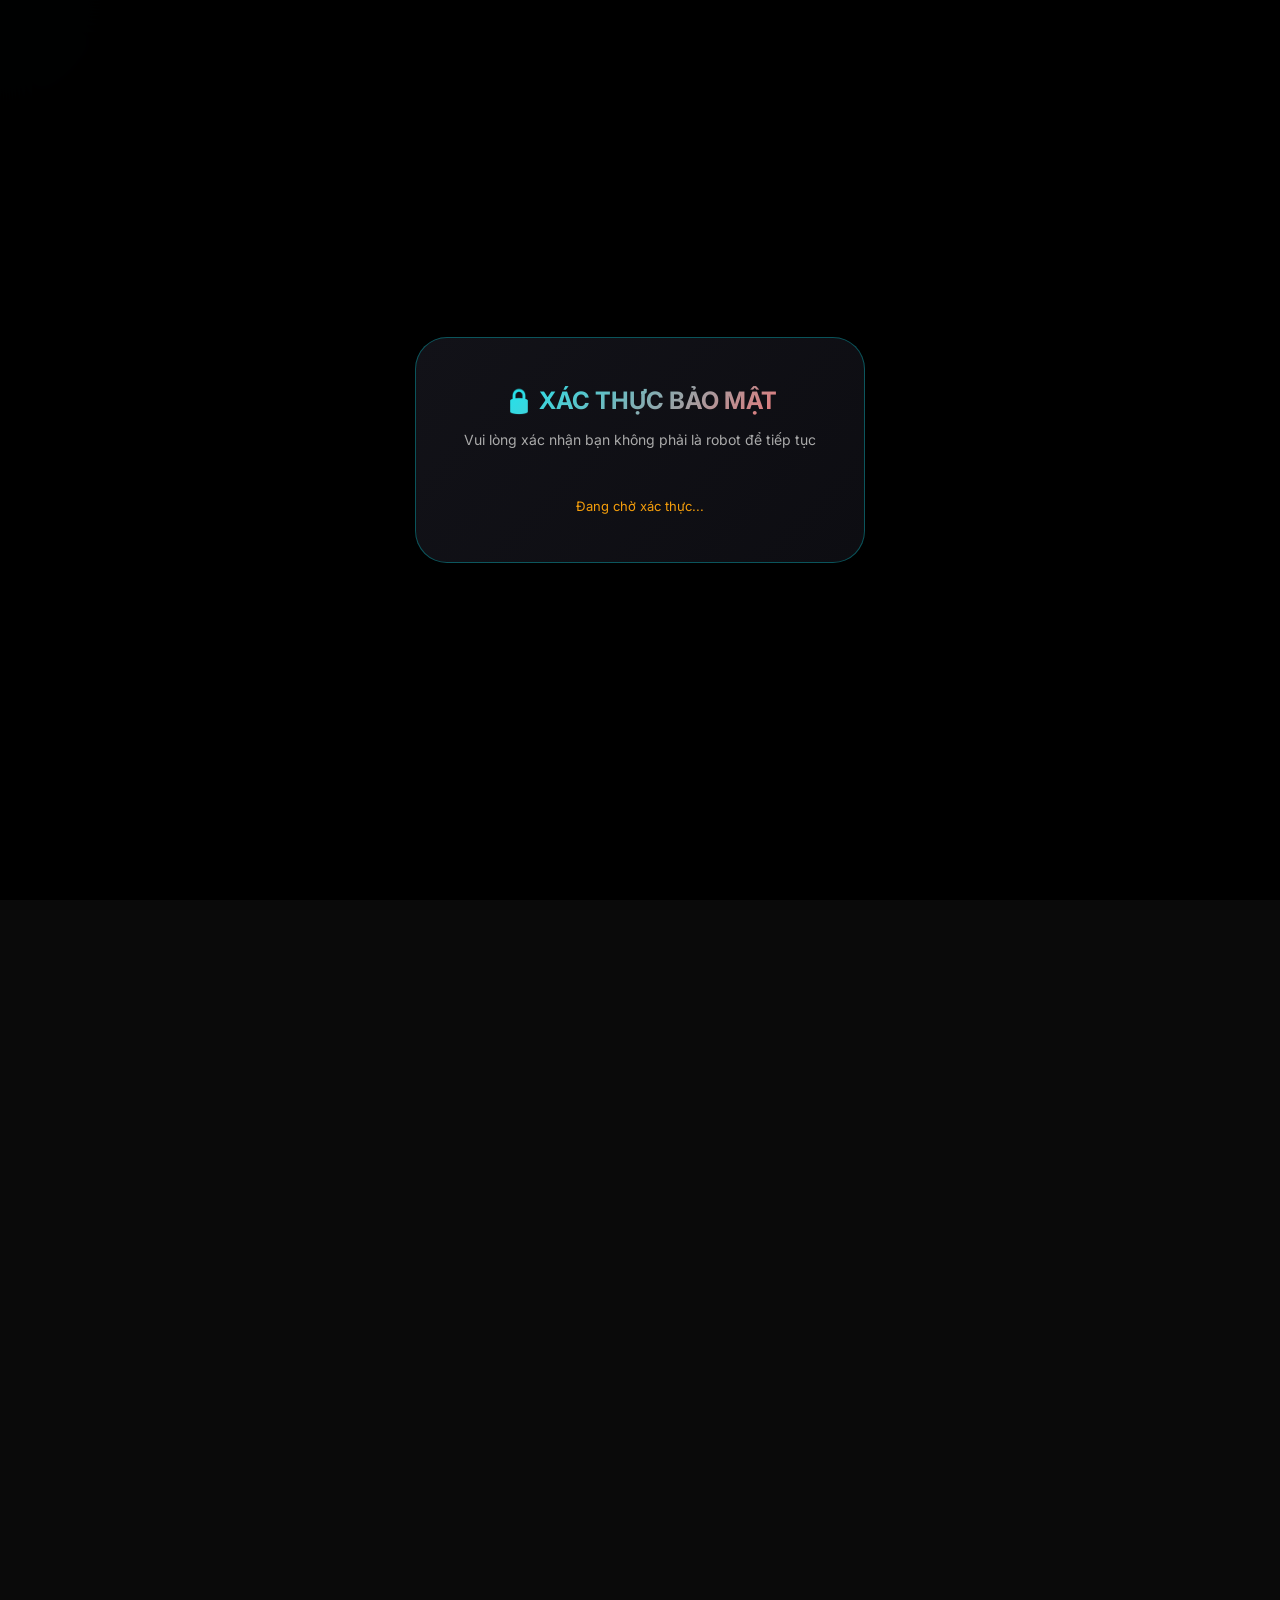
==== commit d962453a: "Add files via upload" ====
--- a/index.html
+++ b/index.html
@@ -11,6 +11,10 @@
     <meta name="description" content="Subsieure - Cửa hàng tool auto, tool SEO, tool marketing chất lượng cao.">
     <link href="https://fonts.googleapis.com/css2?family=Inter:opsz,wght@14..32,300;14..32,400;14..32,500;14..32,600;14..32,700;14..32,800;14..32,900&family=Space+Grotesk:wght@300;400;500;600;700&display=swap" rel="stylesheet">
     <link rel="stylesheet" href="https://cdnjs.cloudflare.com/ajax/libs/font-awesome/6.5.1/css/all.min.css">
+    
+    <!-- Cloudflare Turnstile CAPTCHA -->
+    <script src="https://challenges.cloudflare.com/turnstile/v0/api.js" async defer></script>
+    
     <script src="https://cdn.jsdelivr.net/npm/sweetalert2@11"></script>
     <style>
         :root {
@@ -28,6 +32,81 @@
         * { margin: 0; padding: 0; box-sizing: border-box; }
         body { font-family: 'Inter', sans-serif; background: #0a0a0a; color: white; overflow-x: hidden; }
         
+        /* CAPTCHA Overlay - Hiện đầu tiên */
+        .captcha-overlay {
+            position: fixed;
+            top: 0;
+            left: 0;
+            width: 100%;
+            height: 100%;
+            background: rgba(0, 0, 0, 0.95);
+            backdrop-filter: blur(20px);
+            z-index: 20000;
+            display: flex;
+            flex-direction: column;
+            align-items: center;
+            justify-content: center;
+            transition: all 0.5s ease;
+        }
+        .captcha-overlay.hide {
+            opacity: 0;
+            visibility: hidden;
+            pointer-events: none;
+        }
+        .captcha-box {
+            background: linear-gradient(135deg, #121218, #0d0d12);
+            border: 1px solid rgba(0,245,255,0.3);
+            border-radius: 32px;
+            padding: 48px;
+            text-align: center;
+            max-width: 450px;
+            width: 90%;
+            animation: fadeInScale 0.3s ease;
+        }
+        .captcha-box h2 {
+            font-size: 24px;
+            margin-bottom: 16px;
+            background: linear-gradient(135deg, #00f5ff, #ff6b6b);
+            -webkit-background-clip: text;
+            -webkit-text-fill-color: transparent;
+        }
+        .captcha-box p {
+            color: #aaa;
+            font-size: 14px;
+            margin-bottom: 30px;
+        }
+        .captcha-box .cf-turnstile {
+            display: flex;
+            justify-content: center;
+            margin-bottom: 20px;
+        }
+        .verify-status {
+            margin-top: 16px;
+            font-size: 13px;
+            color: #f59e0b;
+        }
+        @keyframes fadeInScale {
+            from {
+                opacity: 0;
+                transform: scale(0.9);
+            }
+            to {
+                opacity: 1;
+                transform: scale(1);
+            }
+        }
+        
+        /* Main Content - Ẩn ban đầu */
+        .main-content {
+            opacity: 0;
+            visibility: hidden;
+            transition: opacity 0.5s ease;
+        }
+        .main-content.show {
+            opacity: 1;
+            visibility: visible;
+        }
+        
         .cursor-glow {
             position: fixed;
             width: 400px;
@@ -167,7 +246,7 @@
         .balance-badge { background: rgba(0,245,255,0.1); padding: 8px 16px; border-radius: 40px; font-size: 14px; transition: all 0.3s; }
         .balance-badge:hover { background: rgba(0,245,255,0.2); transform: scale(1.02); }
         .balance-badge i { color: #00f5ff; margin-right: 8px; }
-        .btn-recharge { background: linear-gradient(135deg, #10b981, #059669); border: none; padding: 8px 16px; border-radius: 40px; color: white; font-weight: 600; font-size: 13px; cursor: pointer; transition: all 0.3s ease; display: flex; align-items: center; gap: 8px; }
+        .btn-recharge { background: linear-gradient(135deg, #10b981, #059669); border: none; padding: 8px 16px; border-radius: 40px; color: white; font-weight: 600; font-size: 13px; cursor: pointer; transition: all 0.3s ease; display: flex; align-items: center; gap: 8px; text-decoration: none; }
         .btn-recharge:hover { transform: translateY(-2px); box-shadow: 0 5px 15px rgba(16,185,129,0.4); }
         .user-menu { position: relative; }
         .user-avatar { display: flex; align-items: center; gap: 10px; cursor: pointer; padding: 8px 16px; background: rgba(255,255,255,0.05); border-radius: 40px; transition: all 0.3s; }
@@ -448,13 +527,10 @@
             margin-bottom: 16px;
         }
         .tool-price-slider span { font-size: 12px; color: var(--text-muted); }
-        .btn-buy-slider {
+        .btn-action-slider {
             width: 100%;
             padding: 12px;
-            background: var(--gradient-1);
-            border: none;
             border-radius: 40px;
-            color: #000;
             font-weight: 600;
             font-size: 14px;
             cursor: pointer;
@@ -463,10 +539,24 @@
             align-items: center;
             justify-content: center;
             gap: 8px;
+            border: none;
+        }
+        .btn-buy-slider {
+            background: var(--gradient-1);
+            color: #000;
         }
         .btn-buy-slider:hover {
             transform: translateY(-2px);
             box-shadow: 0 5px 15px rgba(0,245,255,0.4);
+        }
+        .btn-view-slider {
+            background: rgba(0,245,255,0.15);
+            color: #00f5ff;
+            border: 1px solid rgba(0,245,255,0.3);
+        }
+        .btn-view-slider:hover {
+            background: rgba(0,245,255,0.3);
+            transform: translateY(-2px);
         }
         
         .loading-wrapper {
@@ -550,12 +640,6 @@
         .contact-stat i { font-size: 48px; color: #00f5ff; margin-bottom: 16px; display: block; }
         .contact-stat h4 { font-size: 32px; font-weight: 800; color: #00f5ff; margin-bottom: 8px; }
         .contact-stat p { font-size: 14px; color: var(--text-muted); }
-        
-        .recharge-modal { display: none; position: fixed; top: 0; left: 0; width: 100%; height: 100%; background: rgba(0,0,0,0.95); backdrop-filter: blur(20px); z-index: 3000; align-items: center; justify-content: center; }
-        .recharge-modal.active { display: flex; }
-        .recharge-card { background: linear-gradient(135deg, #0f0f1a, #0a0a0f); border: 1px solid rgba(0,245,255,0.3); border-radius: 48px; padding: 48px; max-width: 480px; width: 90%; text-align: center; position: relative; }
-        .close-recharge { position: absolute; top: 20px; right: 24px; background: none; border: none; color: #888; font-size: 28px; cursor: pointer; }
-        .close-recharge:hover { color: #ef4444; }
         
         .edit-tool-modal {
             display: none;
@@ -704,7 +788,6 @@
         @media (max-width: 480px) {
             .hero-title { font-size: 28px; }
             .hero-stat-number { font-size: 24px; }
-            .recharge-card { padding: 32px 24px; }
             .tool-card-slider { flex: 0 0 100%; min-width: 100%; }
             .auth-buttons { display: none; }
         }
@@ -713,6 +796,19 @@
 <body>
 
 <div class="cursor-glow" id="cursorGlow"></div>
+
+<!-- CAPTCHA OVERLAY - HIỆN ĐẦU TIÊN -->
+<div class="captcha-overlay" id="captchaOverlay">
+    <div class="captcha-box">
+        <h2>🔒 XÁC THỰC BẢO MẬT</h2>
+        <p>Vui lòng xác nhận bạn không phải là robot để tiếp tục</p>
+        <div class="cf-turnstile" data-sitekey="0x4AAAAAADYpcVHfLWdwc6lA" data-theme="dark" data-callback="onCaptchaSuccess"></div>
+        <div class="verify-status" id="verifyStatus">Đang chờ xác thực...</div>
+    </div>
+</div>
+
+<!-- NỘI DUNG CHÍNH - ẨN BAN ĐẦU -->
+<div class="main-content" id="mainContent">
 
 <a href="https://zalo.me/0986947309" target="_blank" class="zalo-bubble">
     <img src="https://cdn.haitrieu.com/wp-content/uploads/2022/01/Logo-Zalo-Arc.png" alt="Zalo">
@@ -720,7 +816,7 @@
 
 <nav class="navbar" id="navbar">
     <div class="nav-container">
-        <a href="#home" class="nav-logo">
+        <a href="#home" class="nav-logo no-loading">
             <img src="https://d2eioyamun8mp1.cloudfront.net/images/1778429322279_xe9Oxxk0FV.png" alt="Subsieure">
             <span>Subsieure</span>
         </a>
@@ -735,7 +831,7 @@
             <div id="userInfo" style="display: none;">
                 <div class="balance-wrapper">
                     <div class="balance-badge"><i class="fas fa-coins"></i><span id="userBalance">0</span>đ</div>
-                    <button class="btn-recharge" id="showRechargeModal"><i class="fas fa-plus-circle"></i> Nạp tiền</button>
+                    <a href="chuyentien.html" class="btn-recharge no-loading"><i class="fas fa-plus-circle"></i> Nạp tiền</a>
                 </div>
                 <div class="user-menu">
                     <div class="user-avatar"><i class="fas fa-user-circle"></i><span id="userEmailShort"></span><i class="fas fa-chevron-down"></i></div>
@@ -743,8 +839,8 @@
                 </div>
             </div>
             <div id="authButtons" class="auth-buttons">
-                <a href="login.html" class="btn-login-nav">Đăng nhập</a>
-                <a href="register.html" class="btn-register-nav">Đăng ký</a>
+                <a href="login.html" class="btn-login-nav no-loading">Đăng nhập</a>
+                <a href="register.html" class="btn-register-nav no-loading">Đăng ký</a>
             </div>
         </div>
     </div>
@@ -859,7 +955,7 @@
                     <p class="section-desc">Liên hệ ngay với chúng tôi qua Zalo hoặc Facebook để được tư vấn chi tiết và nhận giá tốt nhất.</p>
                     <div class="contact-buttons">
                         <a href="https://zalo.me/0986947309" target="_blank" class="contact-btn zalo"><div class="contact-btn-left"><img src="https://cdn.haitrieu.com/wp-content/uploads/2022/01/Logo-Zalo-Arc.png" alt="Zalo" style="height:24px;"><span>Zalo</span></div><div class="contact-btn-right">Liên hệ ngay →</div></a>
-                        <a href="https://www.facebook.com/subsieure.page" target="_blank" class="contact-btn facebook"><div class="contact-btn-left"><i class="fab fa-facebook-f"></i><span>Facebook</span></div><div class="contact-btn-right">Theo dõi →</div></a>
+                        <a href="https://www.facebook.com/nguyenvinhcypher09/" target="_blank" class="contact-btn facebook"><div class="contact-btn-left"><i class="fab fa-facebook-f"></i><span>Facebook</span></div><div class="contact-btn-right">Theo dõi →</div></a>
                     </div>
                 </div>
                 <div class="contact-stats">
@@ -882,7 +978,7 @@
                 </div>
                 <p>Dịch vụ code theo yêu cầu, mua bán mã nguồn, tài khoản, dịch vụ uy tín, hỗ trợ nhiệt tình. Đội ngũ chăm sóc khách hàng 24/24</p>
                 <div class="footer-social">
-                    <a href="https://www.facebook.com/subsieure.page" target="_blank"><i class="fab fa-facebook-f"></i></a>
+                    <a href="https://www.facebook.com/nguyenvinhcypher09/" target="_blank"><i class="fab fa-facebook-f"></i></a>
                 </div>
             </div>
             <div class="footer-col">
@@ -919,20 +1015,6 @@
         </div>
     </div>
 </footer>
-
-<div id="rechargeModal" class="recharge-modal">
-    <div class="recharge-card">
-        <button class="close-recharge" id="closeRechargeModal">&times;</button>
-        <div style="width:80px;height:80px;background:linear-gradient(135deg,rgba(0,245,255,0.2),rgba(16,185,129,0.2));border-radius:50%;display:flex;align-items:center;justify-content:center;margin:0 auto 24px;border:1px solid rgba(0,245,255,0.3);"><i class="fas fa-coins" style="font-size:40px;color:#00f5ff;"></i></div>
-        <h2 style="font-family:'Space Grotesk';font-size:28px;font-weight:700;background:linear-gradient(135deg,#00f5ff,#10b981);-webkit-background-clip:text;-webkit-text-fill-color:transparent;">⚡ NẠP TIỀN VÍ ⚡</h2>
-        <p style="color:#a0a0b0;margin:24px 0;">Vui lòng liên hệ với Admin để được tư vấn chi tiết về cách nạp tiền và nhận ưu đãi hấp dẫn!</p>
-        <div style="display:flex;justify-content:center;gap:24px;margin-bottom:32px;">
-            <a href="https://zalo.me/0986947309" target="_blank" style="width:64px;height:64px;background:rgba(255,255,255,0.03);border-radius:50%;display:flex;align-items:center;justify-content:center;border:1px solid rgba(255,255,255,0.1);"><img src="https://cdn.haitrieu.com/wp-content/uploads/2022/01/Logo-Zalo-Arc.png" alt="Zalo" style="height:32px;width:auto;"></a>
-            <a href="https://www.facebook.com/subsieure.page" target="_blank" id="fbRechargeLink" style="width:64px;height:64px;background:rgba(255,255,255,0.03);border-radius:50%;display:flex;align-items:center;justify-content:center;border:1px solid rgba(255,255,255,0.1);"><i class="fab fa-facebook-f" style="font-size:28px;color:#1877f2;"></i></a>
-        </div>
-        <div style="font-size:13px;color:#666;border-top:1px solid rgba(255,255,255,0.05);padding-top:24px;"><i class="fas fa-headset"></i> Hỗ trợ 24/7 - Phản hồi nhanh chóng</div>
-    </div>
-</div>
 
 <div id="editToolModal" class="edit-tool-modal">
     <div class="edit-tool-card">
@@ -957,10 +1039,29 @@
     </div>
 </div>
 
+</div> <!-- Kết thúc main-content -->
+
 <script src="https://www.gstatic.com/firebasejs/10.7.0/firebase-app-compat.js"></script>
 <script src="https://www.gstatic.com/firebasejs/10.7.0/firebase-auth-compat.js"></script>
 <script src="https://www.gstatic.com/firebasejs/10.7.0/firebase-firestore-compat.js"></script>
+<script src="js/firebase-config.js"></script>
+<script src="js/loading.js"></script>
 <script>
+    // CAPTCHA Success Callback
+    window.onCaptchaSuccess = function(token) {
+        console.log("CAPTCHA verified successfully");
+        document.getElementById('verifyStatus').innerHTML = '✅ Xác thực thành công! Đang tải nội dung...';
+        document.getElementById('verifyStatus').style.color = '#10b981';
+        
+        // Ẩn overlay CAPTCHA
+        setTimeout(function() {
+            document.getElementById('captchaOverlay').classList.add('hide');
+            // Hiện nội dung chính
+            document.getElementById('mainContent').classList.add('show');
+        }, 500);
+    };
+    
+    // Firebase Config
     const firebaseConfig = {
         apiKey: "AIzaSyDyLM8PdOKwpzXu-SHV3YAzU28gL2QE4KY",
         authDomain: "subsieure-toolshop.firebaseapp.com",
@@ -984,6 +1085,7 @@
     let slidesPerView = 4;
     let maxSlideIndex = 0;
     let isAdmin = false;
+    let purchasedToolIds = [];
     
     const cursorGlow = document.getElementById('cursorGlow');
     document.addEventListener('mousemove', (e) => {
@@ -1012,6 +1114,29 @@
         updateSlidesPerView();
     });
     
+    async function loadPurchasedTools() {
+        if (!currentUser) {
+            purchasedToolIds = [];
+            return;
+        }
+        try {
+            const snapshot = await db.collection('transactions')
+                .where('userId', '==', currentUser.uid)
+                .where('type', '==', 'purchase')
+                .get();
+            purchasedToolIds = [];
+            snapshot.forEach(doc => {
+                const data = doc.data();
+                if (data.toolId) {
+                    purchasedToolIds.push(data.toolId);
+                }
+            });
+            renderSlider();
+        } catch (error) {
+            console.error("Lỗi load purchased tools:", error);
+        }
+    }
+    
     function renderSlider() {
         const track = document.getElementById('toolsSliderTrack');
         if (!track) return;
@@ -1024,7 +1149,13 @@
         const startIndex = currentSlideIndex * slidesPerView;
         const visibleTools = allTools.slice(startIndex, startIndex + slidesPerView);
         
-        track.innerHTML = visibleTools.map((tool) => `
+        track.innerHTML = visibleTools.map((tool) => {
+            const isPurchased = purchasedToolIds.includes(tool.id);
+            const buttonHtml = isPurchased 
+                ? `<a href="products.html?id=${tool.id}" class="btn-action-slider btn-view-slider"><i class="fas fa-eye"></i> Xem ngay</a>`
+                : `<button class="btn-action-slider btn-buy-slider" onclick="event.stopPropagation(); buyTool('${tool.id}', '${escapeHtml(tool.name)}', ${tool.price})"><i class="fas fa-shopping-cart"></i> Mua ngay</button>`;
+            
+            return `
             <div class="tool-card-slider">
                 <div class="tool-image-wrapper-slider">
                     <a href="products.html?id=${tool.id}" style="text-decoration: none; display: block;">
@@ -1042,12 +1173,10 @@
                     <h3 class="tool-name-slider"><a href="products.html?id=${tool.id}">${escapeHtml(tool.name)}</a></h3>
                     <p class="tool-desc-slider">${escapeHtml((tool.shortDescription || tool.description || '').substring(0, 80))}...</p>
                     <div class="tool-price-slider">${tool.price === 0 ? 'Free' : formatPrice(tool.price) + '<span>đ</span>'}</div>
-                    <button class="btn-buy-slider" onclick="event.stopPropagation(); buyTool('${tool.id}', '${escapeHtml(tool.name)}', ${tool.price})">
-                        <i class="fas fa-shopping-cart"></i> Mua ngay
-                    </button>
+                    ${buttonHtml}
                 </div>
             </div>
-        `).join('');
+        `}).join('');
     }
     
     function updateSliderButtons() {
@@ -1101,9 +1230,12 @@
                     document.getElementById('userBalance').innerText = userBalance.toLocaleString('vi-VN');
                 }
             } catch(e) { console.error("Lỗi lấy user:", e); }
+            
+            await loadPurchasedTools();
         } else {
             currentUser = null;
             isAdmin = false;
+            purchasedToolIds = [];
             document.getElementById('authButtons').style.display = 'flex';
             document.getElementById('userInfo').style.display = 'none';
             document.getElementById('adminLink').style.display = 'none';
@@ -1165,7 +1297,7 @@
                 cancelButtonColor: '#ef4444'
             }).then((result) => {
                 if (result.isConfirmed) {
-                    openRechargeModal();
+                    window.location.href = 'chuyentien.html';
                 }
             });
             return;
@@ -1188,6 +1320,22 @@
                     try {
                         const toolDoc = await db.collection('tools').doc(id).get();
                         const link = toolDoc.data().downloadLink || '#';
+                        
+                        await db.collection('transactions').add({
+                            userId: currentUser.uid,
+                            userEmail: currentUser.email,
+                            toolId: id,
+                            toolName: name,
+                            amount: 0,
+                            type: 'purchase',
+                            status: 'success',
+                            downloadLink: link,
+                            createdAt: new Date()
+                        });
+                        
+                        purchasedToolIds.push(id);
+                        renderSlider();
+                        
                         Swal.fire({
                             title: 'Tải thành công!',
                             text: `Tool "${name}" đã sẵn sàng để tải.`,
@@ -1253,6 +1401,8 @@
                     
                     userBalance -= price;
                     document.getElementById('userBalance').innerText = userBalance.toLocaleString('vi-VN');
+                    purchasedToolIds.push(id);
+                    renderSlider();
                     
                     Swal.fire({
                         title: 'Mua thành công!',
@@ -1279,7 +1429,7 @@
                             background: '#121218',
                             color: '#fff',
                             confirmButtonColor: '#10b981'
-                        }).then(() => { openRechargeModal(); });
+                        }).then(() => { window.location.href = 'chuyentien.html'; });
                     } else {
                         Swal.fire({ title: 'Lỗi', text: e.message, icon: 'error', background: '#121218', color: '#fff', confirmButtonColor: '#00f5ff' });
                     }
@@ -1329,6 +1479,7 @@
                         timer: 1500
                     });
                     await loadTools();
+                    if (currentUser) await loadPurchasedTools();
                 } catch (error) {
                     Swal.fire({
                         title: 'Lỗi!',
@@ -1387,13 +1538,6 @@
         document.body.style.overflow = '';
     });
     
-    const rechargeModal = document.getElementById('rechargeModal');
-    function openRechargeModal() { rechargeModal.classList.add('active'); document.body.style.overflow = 'hidden'; }
-    function closeRechargeModalFunc() { rechargeModal.classList.remove('active'); document.body.style.overflow = ''; }
-    document.getElementById('showRechargeModal')?.addEventListener('click', openRechargeModal);
-    document.getElementById('closeRechargeModal')?.addEventListener('click', closeRechargeModalFunc);
-    window.addEventListener('click', (e) => { if(e.target === rechargeModal) closeRechargeModalFunc(); });
-    
     document.getElementById('logoutBtn')?.addEventListener('click', async() => { await auth.signOut(); window.location.reload(); });
     
     function formatPrice(p) {
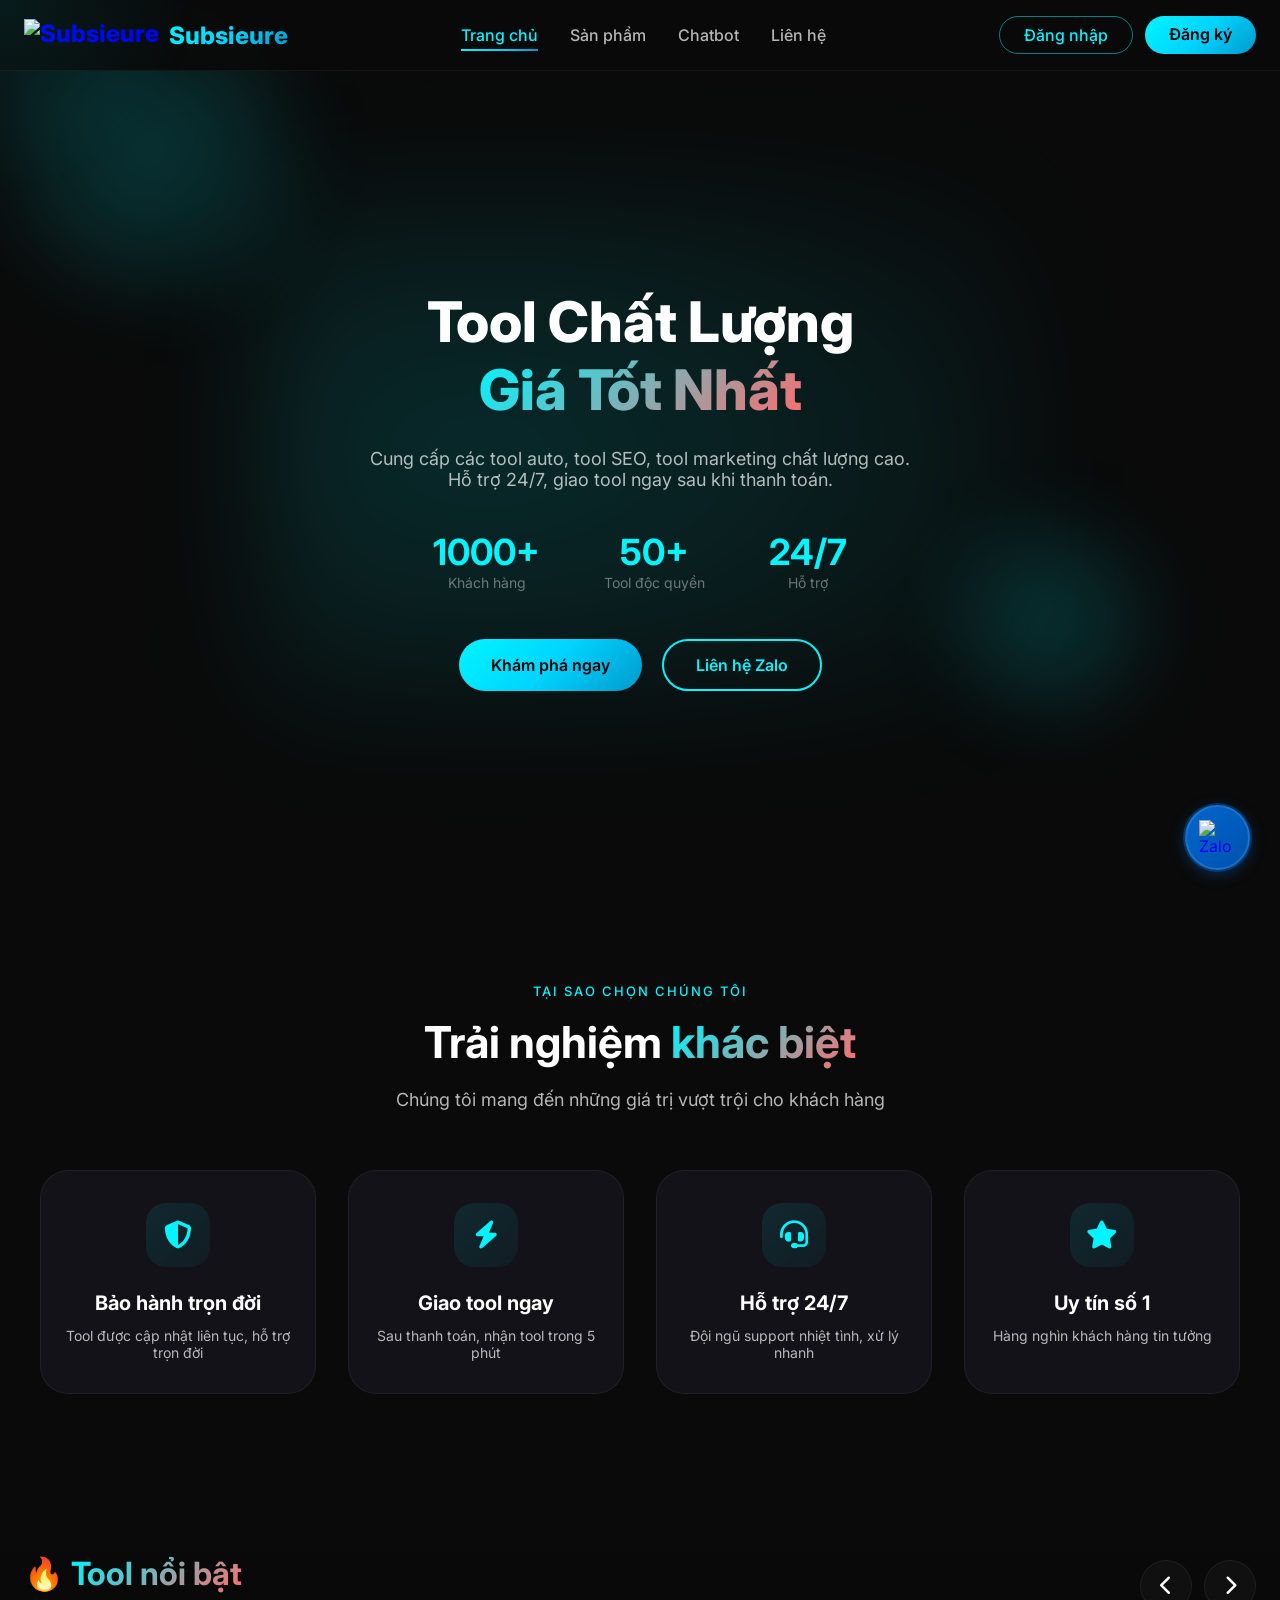
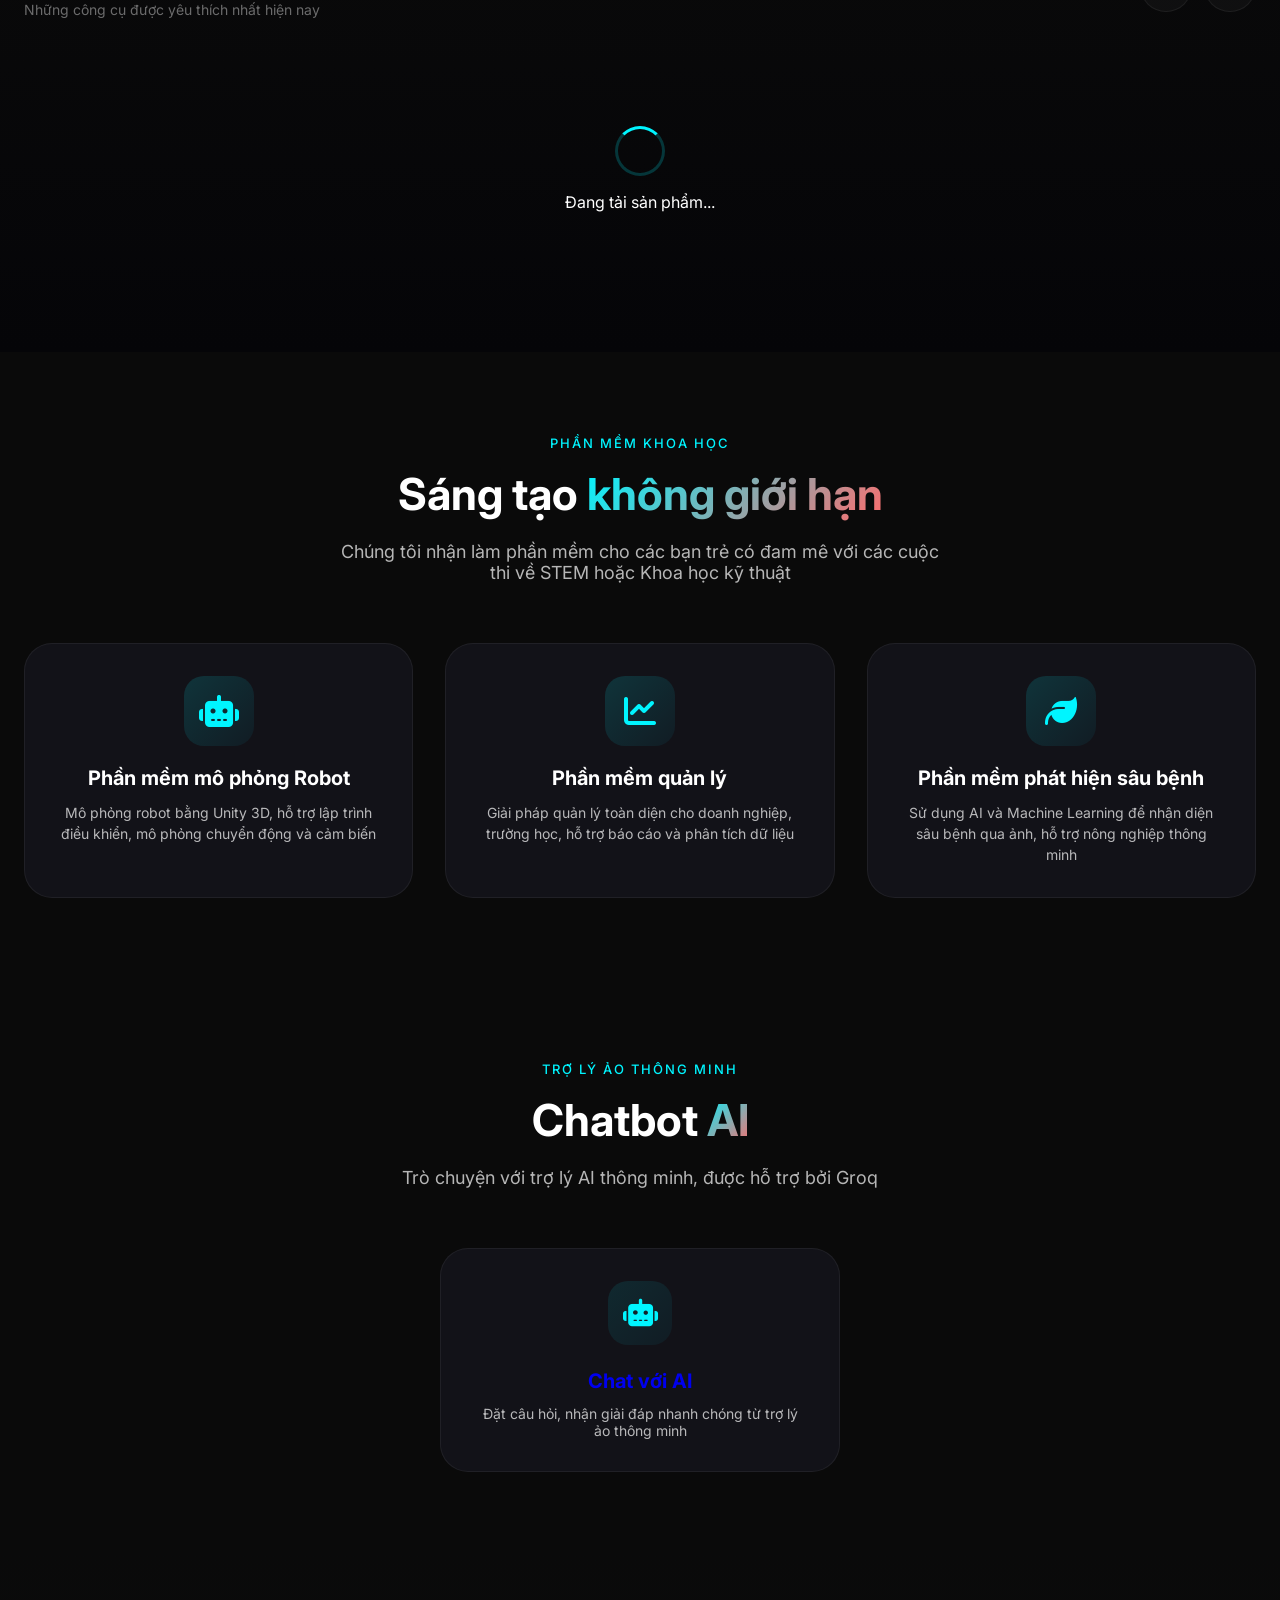
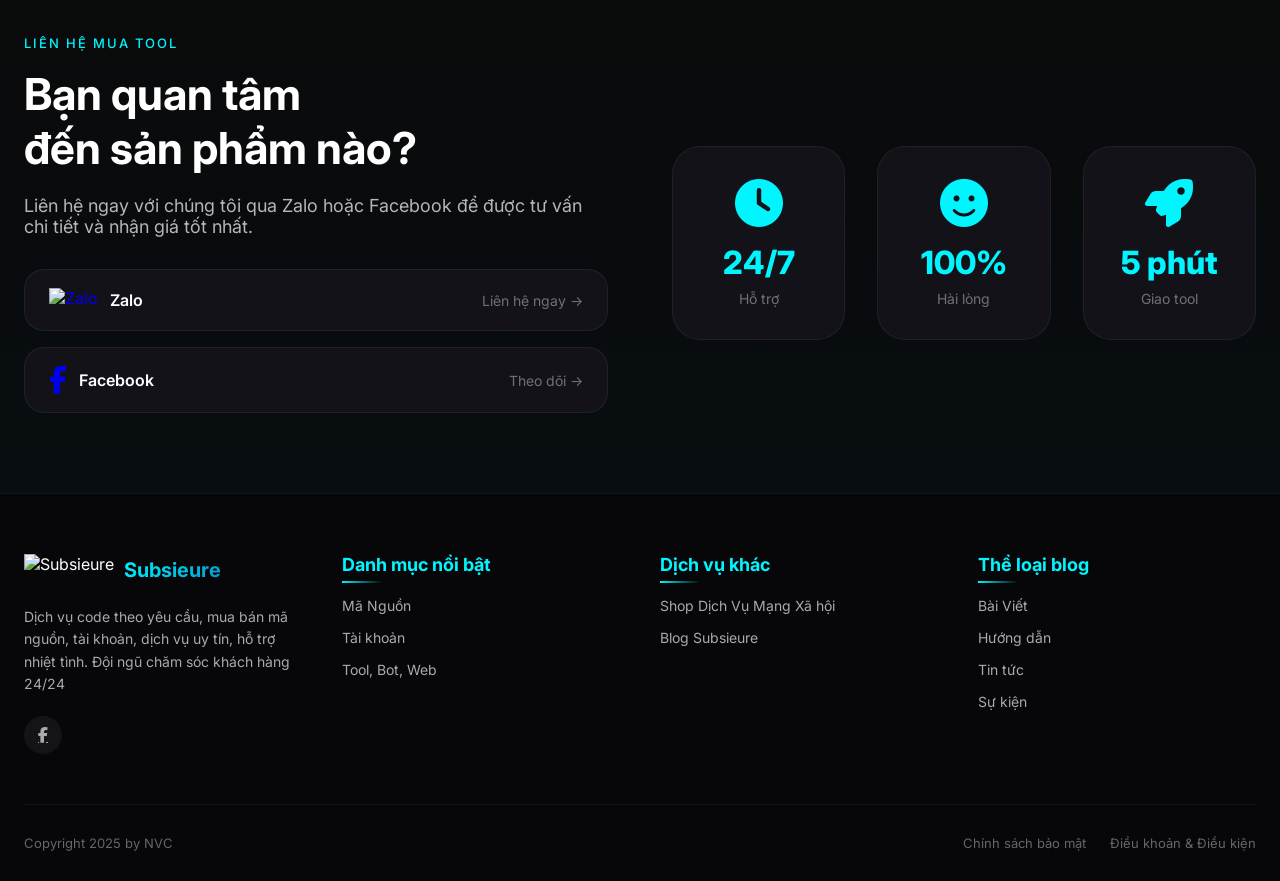
==== commit dfcf251b: "Add files via upload" ====
--- a/index.html
+++ b/index.html
@@ -11,10 +11,6 @@
     <meta name="description" content="Subsieure - Cửa hàng tool auto, tool SEO, tool marketing chất lượng cao.">
     <link href="https://fonts.googleapis.com/css2?family=Inter:opsz,wght@14..32,300;14..32,400;14..32,500;14..32,600;14..32,700;14..32,800;14..32,900&family=Space+Grotesk:wght@300;400;500;600;700&display=swap" rel="stylesheet">
     <link rel="stylesheet" href="https://cdnjs.cloudflare.com/ajax/libs/font-awesome/6.5.1/css/all.min.css">
-    
-    <!-- Cloudflare Turnstile CAPTCHA -->
-    <script src="https://challenges.cloudflare.com/turnstile/v0/api.js" async defer></script>
-    
     <script src="https://cdn.jsdelivr.net/npm/sweetalert2@11"></script>
     <style>
         :root {
@@ -31,81 +27,6 @@
         }
         * { margin: 0; padding: 0; box-sizing: border-box; }
         body { font-family: 'Inter', sans-serif; background: #0a0a0a; color: white; overflow-x: hidden; }
-        
-        /* CAPTCHA Overlay - Hiện đầu tiên */
-        .captcha-overlay {
-            position: fixed;
-            top: 0;
-            left: 0;
-            width: 100%;
-            height: 100%;
-            background: rgba(0, 0, 0, 0.95);
-            backdrop-filter: blur(20px);
-            z-index: 20000;
-            display: flex;
-            flex-direction: column;
-            align-items: center;
-            justify-content: center;
-            transition: all 0.5s ease;
-        }
-        .captcha-overlay.hide {
-            opacity: 0;
-            visibility: hidden;
-            pointer-events: none;
-        }
-        .captcha-box {
-            background: linear-gradient(135deg, #121218, #0d0d12);
-            border: 1px solid rgba(0,245,255,0.3);
-            border-radius: 32px;
-            padding: 48px;
-            text-align: center;
-            max-width: 450px;
-            width: 90%;
-            animation: fadeInScale 0.3s ease;
-        }
-        .captcha-box h2 {
-            font-size: 24px;
-            margin-bottom: 16px;
-            background: linear-gradient(135deg, #00f5ff, #ff6b6b);
-            -webkit-background-clip: text;
-            -webkit-text-fill-color: transparent;
-        }
-        .captcha-box p {
-            color: #aaa;
-            font-size: 14px;
-            margin-bottom: 30px;
-        }
-        .captcha-box .cf-turnstile {
-            display: flex;
-            justify-content: center;
-            margin-bottom: 20px;
-        }
-        .verify-status {
-            margin-top: 16px;
-            font-size: 13px;
-            color: #f59e0b;
-        }
-        @keyframes fadeInScale {
-            from {
-                opacity: 0;
-                transform: scale(0.9);
-            }
-            to {
-                opacity: 1;
-                transform: scale(1);
-            }
-        }
-        
-        /* Main Content - Ẩn ban đầu */
-        .main-content {
-            opacity: 0;
-            visibility: hidden;
-            transition: opacity 0.5s ease;
-        }
-        .main-content.show {
-            opacity: 1;
-            visibility: visible;
-        }
         
         .cursor-glow {
             position: fixed;
@@ -794,21 +715,8 @@
     </style>
 </head>
 <body>
-
+<script src="js/loading.js"></script>
 <div class="cursor-glow" id="cursorGlow"></div>
-
-<!-- CAPTCHA OVERLAY - HIỆN ĐẦU TIÊN -->
-<div class="captcha-overlay" id="captchaOverlay">
-    <div class="captcha-box">
-        <h2>🔒 XÁC THỰC BẢO MẬT</h2>
-        <p>Vui lòng xác nhận bạn không phải là robot để tiếp tục</p>
-        <div class="cf-turnstile" data-sitekey="0x4AAAAAADYpcVHfLWdwc6lA" data-theme="dark" data-callback="onCaptchaSuccess"></div>
-        <div class="verify-status" id="verifyStatus">Đang chờ xác thực...</div>
-    </div>
-</div>
-
-<!-- NỘI DUNG CHÍNH - ẨN BAN ĐẦU -->
-<div class="main-content" id="mainContent">
 
 <a href="https://zalo.me/0986947309" target="_blank" class="zalo-bubble">
     <img src="https://cdn.haitrieu.com/wp-content/uploads/2022/01/Logo-Zalo-Arc.png" alt="Zalo">
@@ -816,7 +724,7 @@
 
 <nav class="navbar" id="navbar">
     <div class="nav-container">
-        <a href="#home" class="nav-logo no-loading">
+        <a href="#home" class="nav-logo">
             <img src="https://d2eioyamun8mp1.cloudfront.net/images/1778429322279_xe9Oxxk0FV.png" alt="Subsieure">
             <span>Subsieure</span>
         </a>
@@ -831,7 +739,7 @@
             <div id="userInfo" style="display: none;">
                 <div class="balance-wrapper">
                     <div class="balance-badge"><i class="fas fa-coins"></i><span id="userBalance">0</span>đ</div>
-                    <a href="chuyentien.html" class="btn-recharge no-loading"><i class="fas fa-plus-circle"></i> Nạp tiền</a>
+                    <a href="chuyentien.html" class="btn-recharge"><i class="fas fa-plus-circle"></i> Nạp tiền</a>
                 </div>
                 <div class="user-menu">
                     <div class="user-avatar"><i class="fas fa-user-circle"></i><span id="userEmailShort"></span><i class="fas fa-chevron-down"></i></div>
@@ -839,8 +747,8 @@
                 </div>
             </div>
             <div id="authButtons" class="auth-buttons">
-                <a href="login.html" class="btn-login-nav no-loading">Đăng nhập</a>
-                <a href="register.html" class="btn-register-nav no-loading">Đăng ký</a>
+                <a href="login.html" class="btn-login-nav">Đăng nhập</a>
+                <a href="register.html" class="btn-register-nav">Đăng ký</a>
             </div>
         </div>
     </div>
@@ -939,7 +847,7 @@
             <div style="max-width: 400px; margin: 0 auto;">
                 <a href="chatbot.html" class="chatbot-card">
                     <div class="chatbot-icon"><i class="fas fa-robot"></i></div>
-                    <h3>💬 Chat với AI</h3>
+                    <h3>Chat với AI</h3>
                     <p>Đặt câu hỏi, nhận giải đáp nhanh chóng từ trợ lý ảo thông minh</p>
                 </a>
             </div>
@@ -1039,29 +947,10 @@
     </div>
 </div>
 
-</div> <!-- Kết thúc main-content -->
-
 <script src="https://www.gstatic.com/firebasejs/10.7.0/firebase-app-compat.js"></script>
 <script src="https://www.gstatic.com/firebasejs/10.7.0/firebase-auth-compat.js"></script>
 <script src="https://www.gstatic.com/firebasejs/10.7.0/firebase-firestore-compat.js"></script>
-<script src="js/firebase-config.js"></script>
-<script src="js/loading.js"></script>
 <script>
-    // CAPTCHA Success Callback
-    window.onCaptchaSuccess = function(token) {
-        console.log("CAPTCHA verified successfully");
-        document.getElementById('verifyStatus').innerHTML = '✅ Xác thực thành công! Đang tải nội dung...';
-        document.getElementById('verifyStatus').style.color = '#10b981';
-        
-        // Ẩn overlay CAPTCHA
-        setTimeout(function() {
-            document.getElementById('captchaOverlay').classList.add('hide');
-            // Hiện nội dung chính
-            document.getElementById('mainContent').classList.add('show');
-        }, 500);
-    };
-    
-    // Firebase Config
     const firebaseConfig = {
         apiKey: "AIzaSyDyLM8PdOKwpzXu-SHV3YAzU28gL2QE4KY",
         authDomain: "subsieure-toolshop.firebaseapp.com",
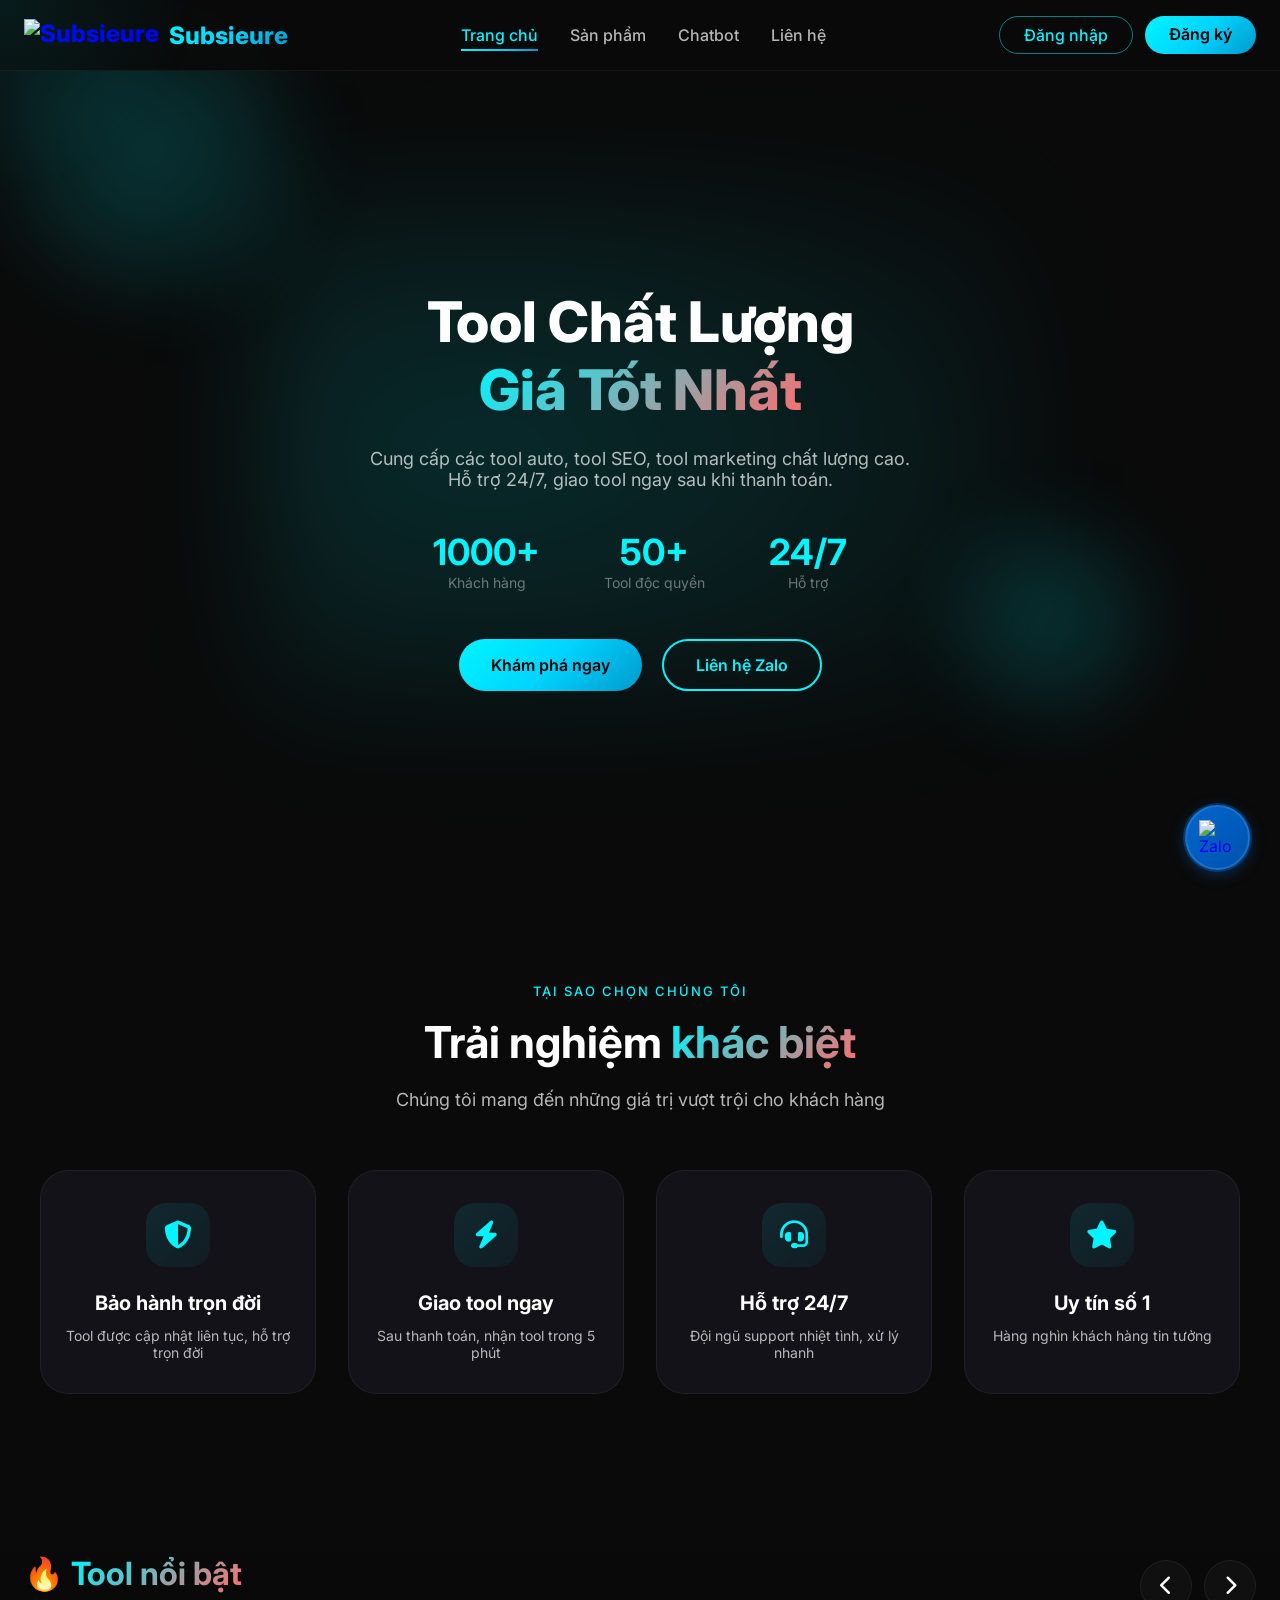
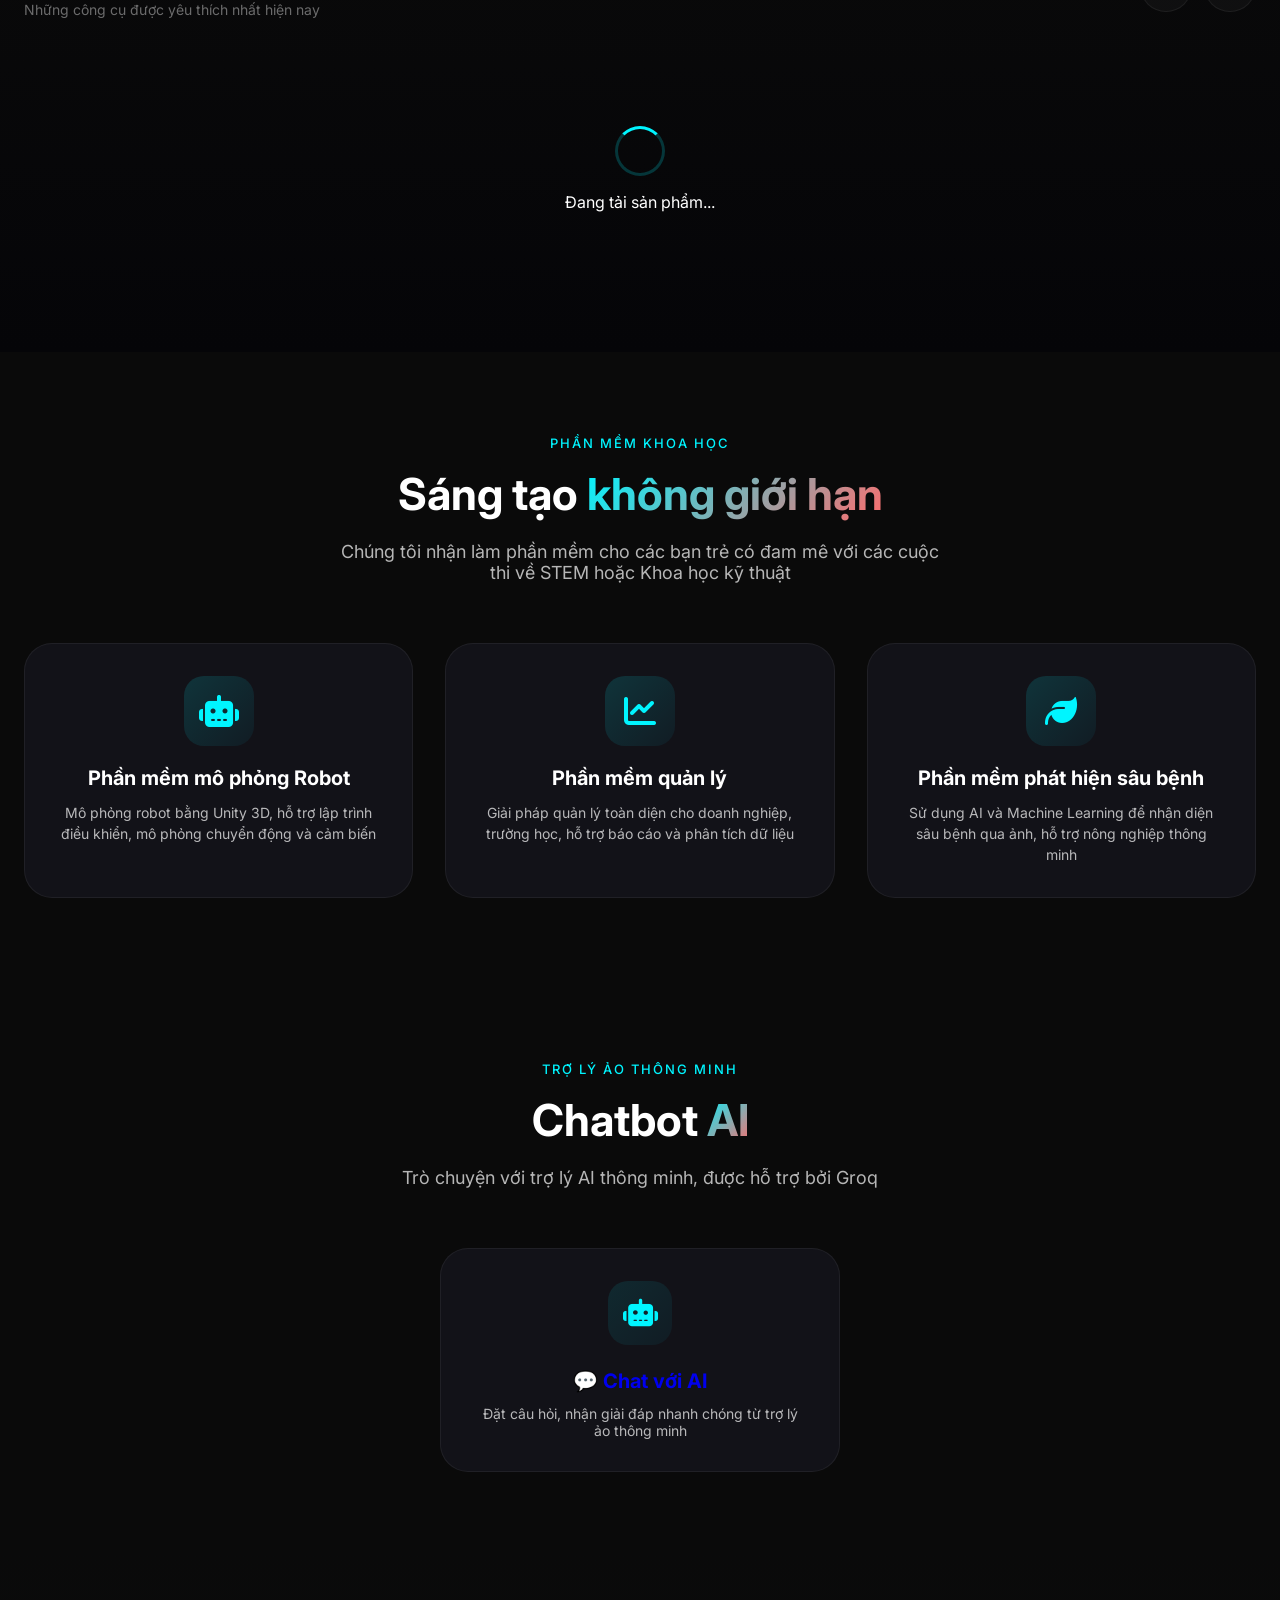
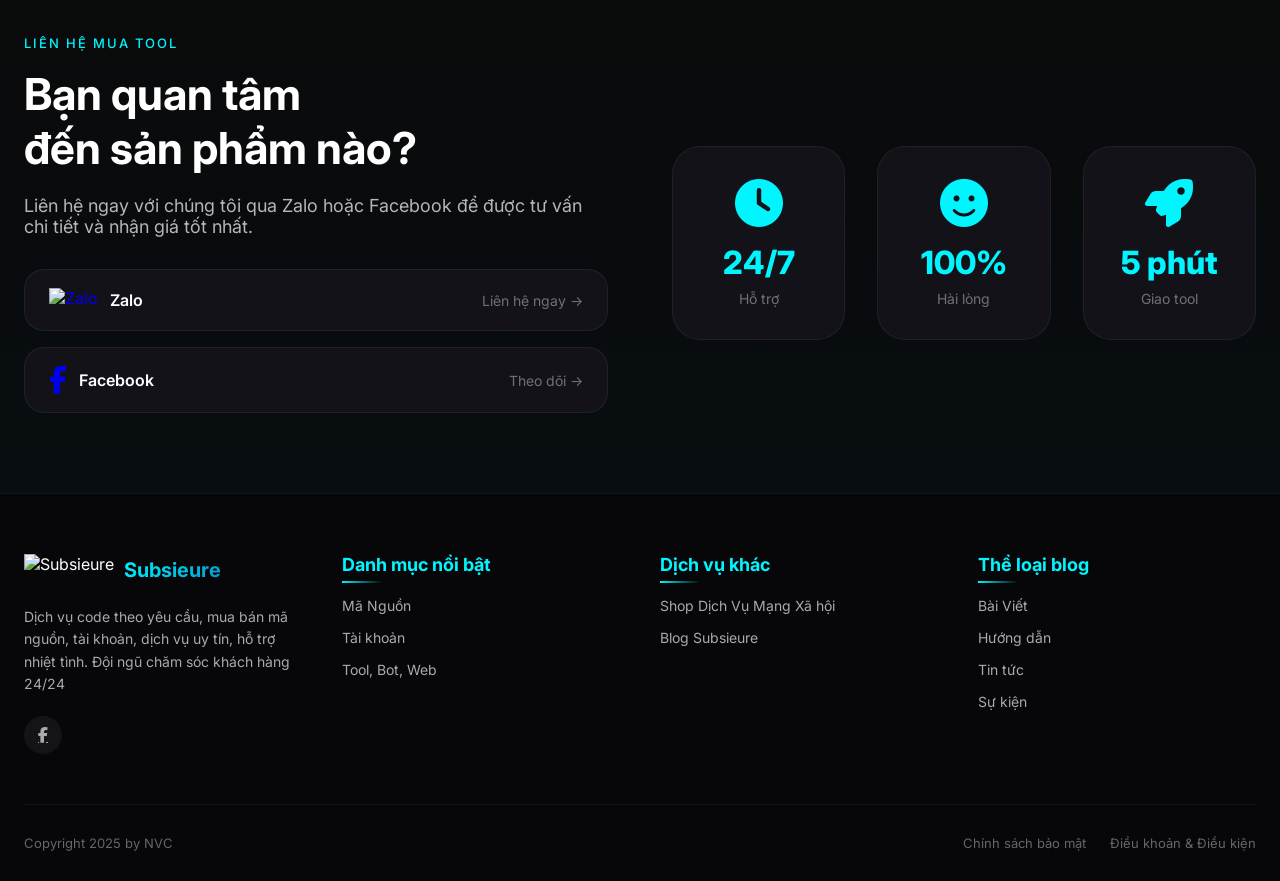
==== commit d7211ff3: "Add files via upload" ====
--- a/index.html
+++ b/index.html
@@ -715,7 +715,7 @@
     </style>
 </head>
 <body>
-<script src="js/loading.js"></script>
+
 <div class="cursor-glow" id="cursorGlow"></div>
 
 <a href="https://zalo.me/0986947309" target="_blank" class="zalo-bubble">
@@ -847,7 +847,7 @@
             <div style="max-width: 400px; margin: 0 auto;">
                 <a href="chatbot.html" class="chatbot-card">
                     <div class="chatbot-icon"><i class="fas fa-robot"></i></div>
-                    <h3>Chat với AI</h3>
+                    <h3>💬 Chat với AI</h3>
                     <p>Đặt câu hỏi, nhận giải đáp nhanh chóng từ trợ lý ảo thông minh</p>
                 </a>
             </div>
@@ -950,6 +950,7 @@
 <script src="https://www.gstatic.com/firebasejs/10.7.0/firebase-app-compat.js"></script>
 <script src="https://www.gstatic.com/firebasejs/10.7.0/firebase-auth-compat.js"></script>
 <script src="https://www.gstatic.com/firebasejs/10.7.0/firebase-firestore-compat.js"></script>
+<script src="js/loading.js"></script>
 <script>
     const firebaseConfig = {
         apiKey: "AIzaSyDyLM8PdOKwpzXu-SHV3YAzU28gL2QE4KY",
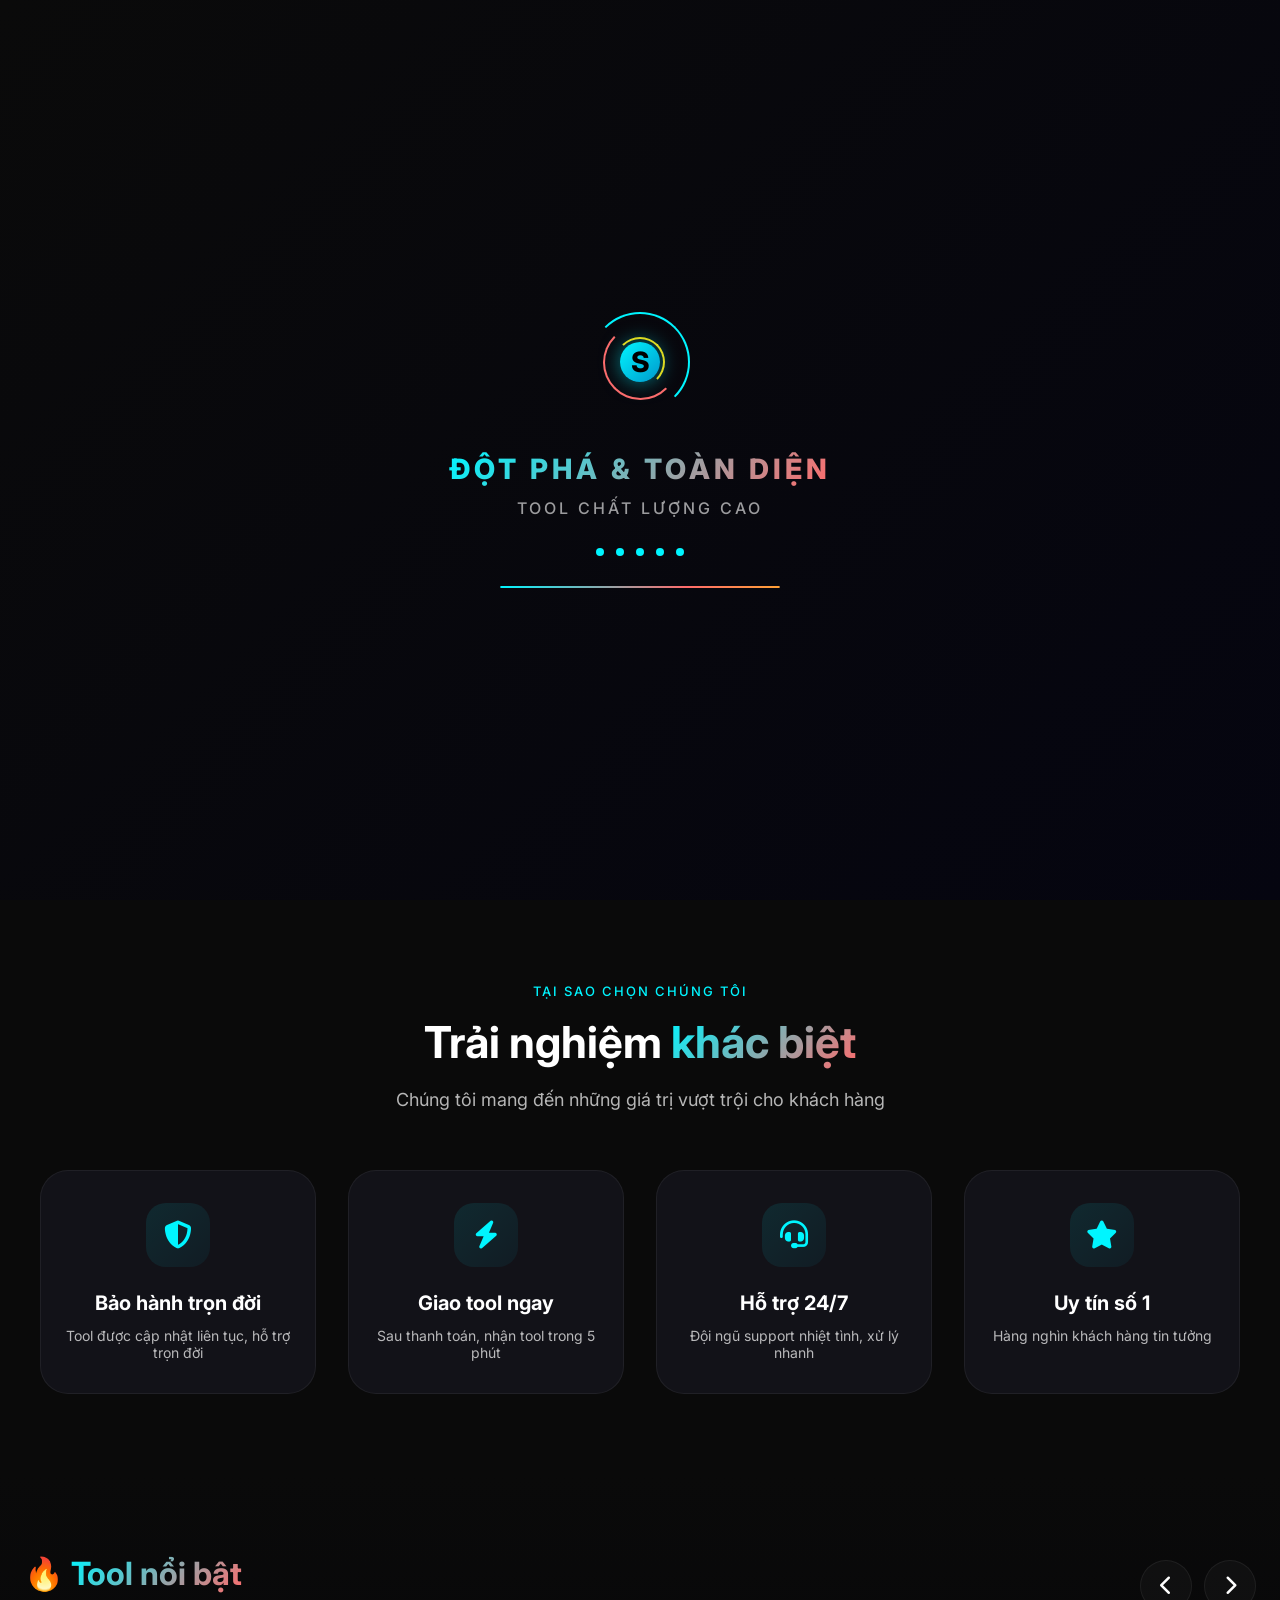
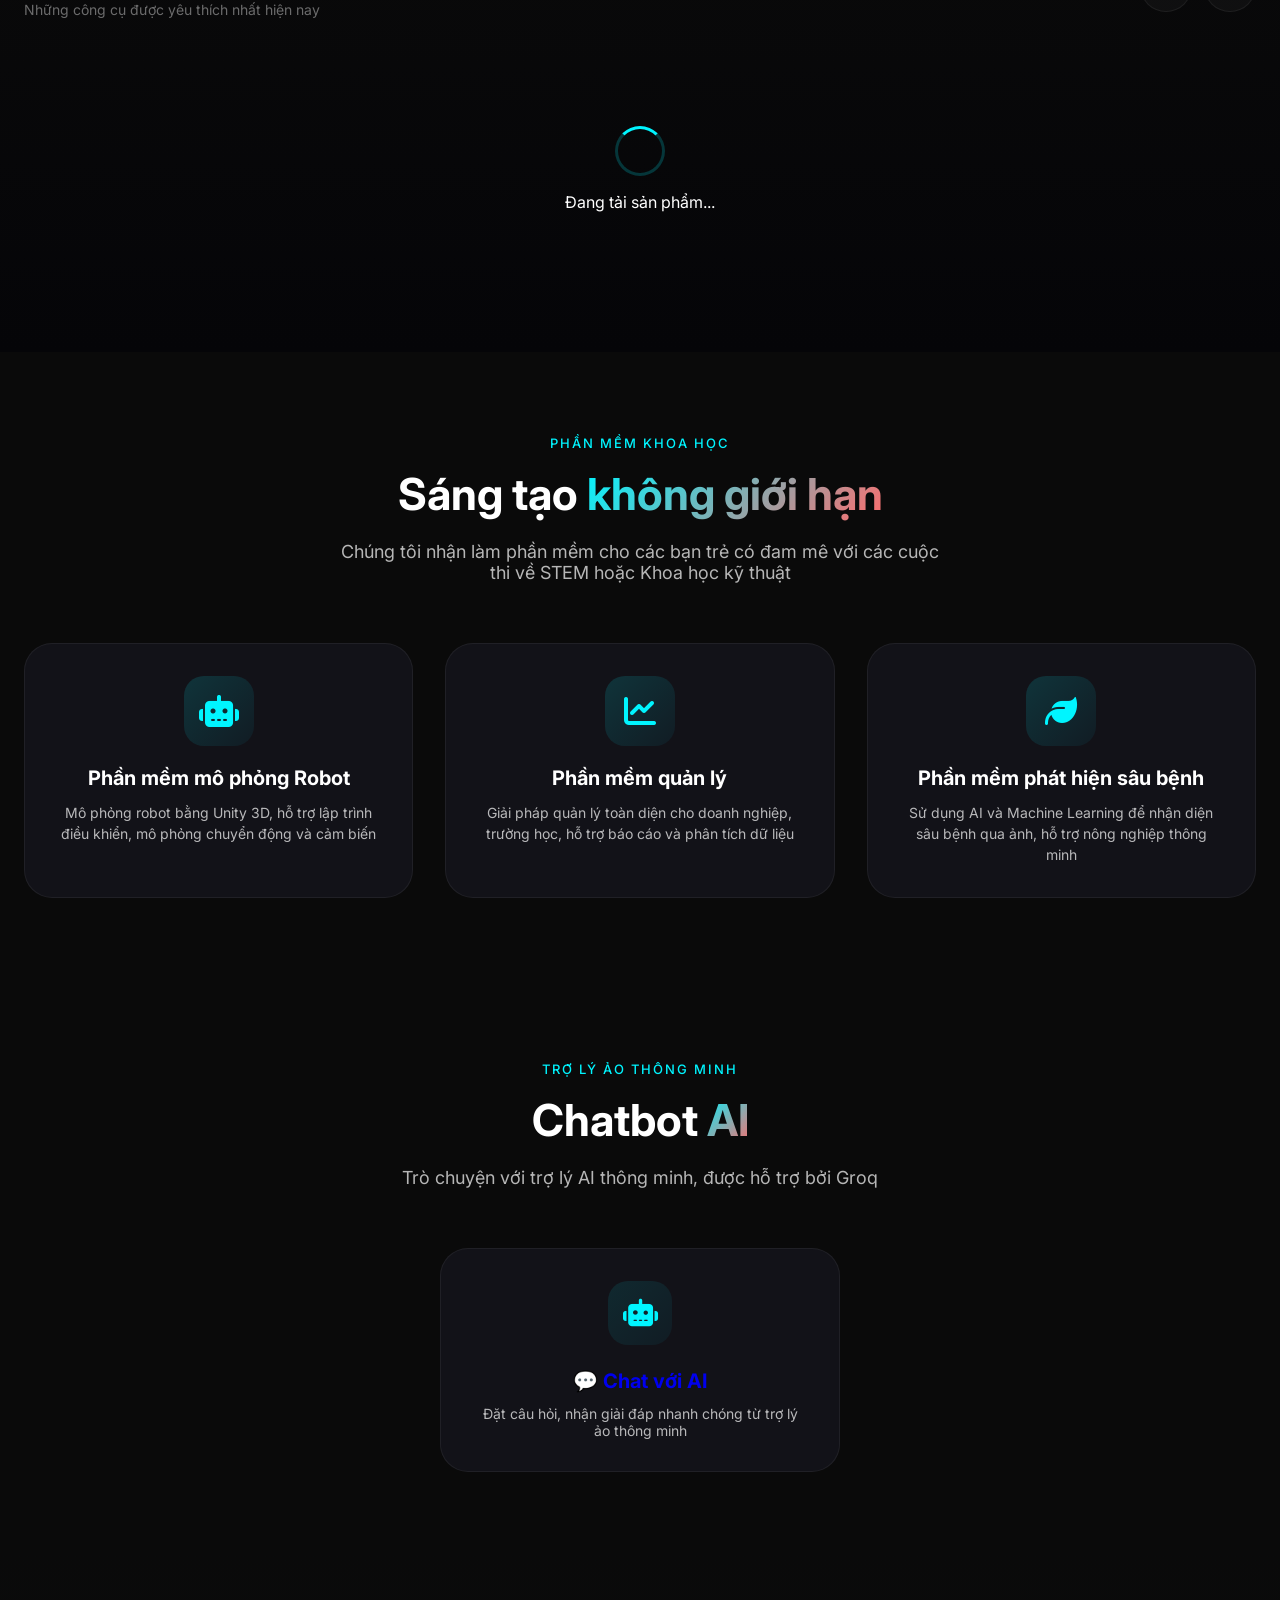
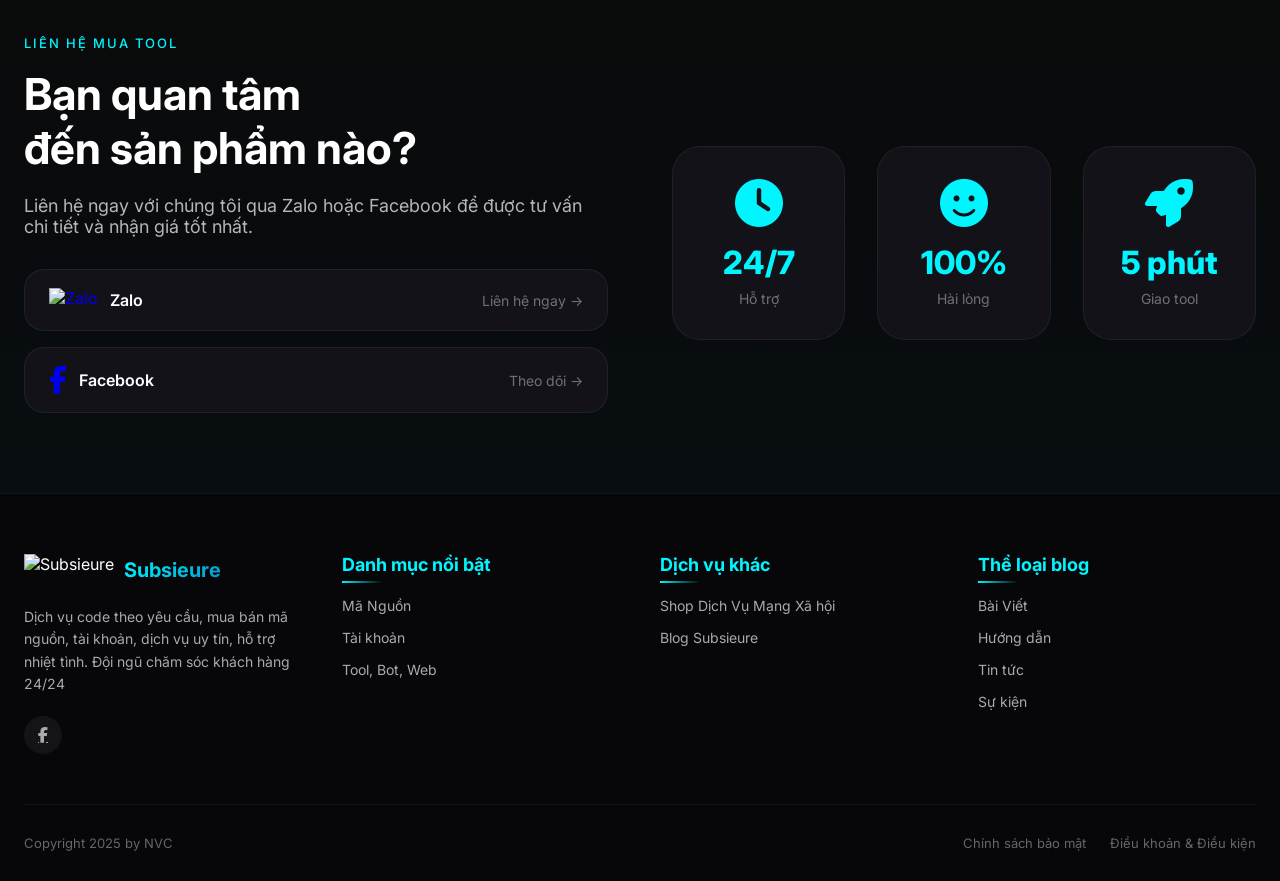
==== commit b7a96aac: "Add files via upload" ====
(no text change in the page or its own stylesheets)
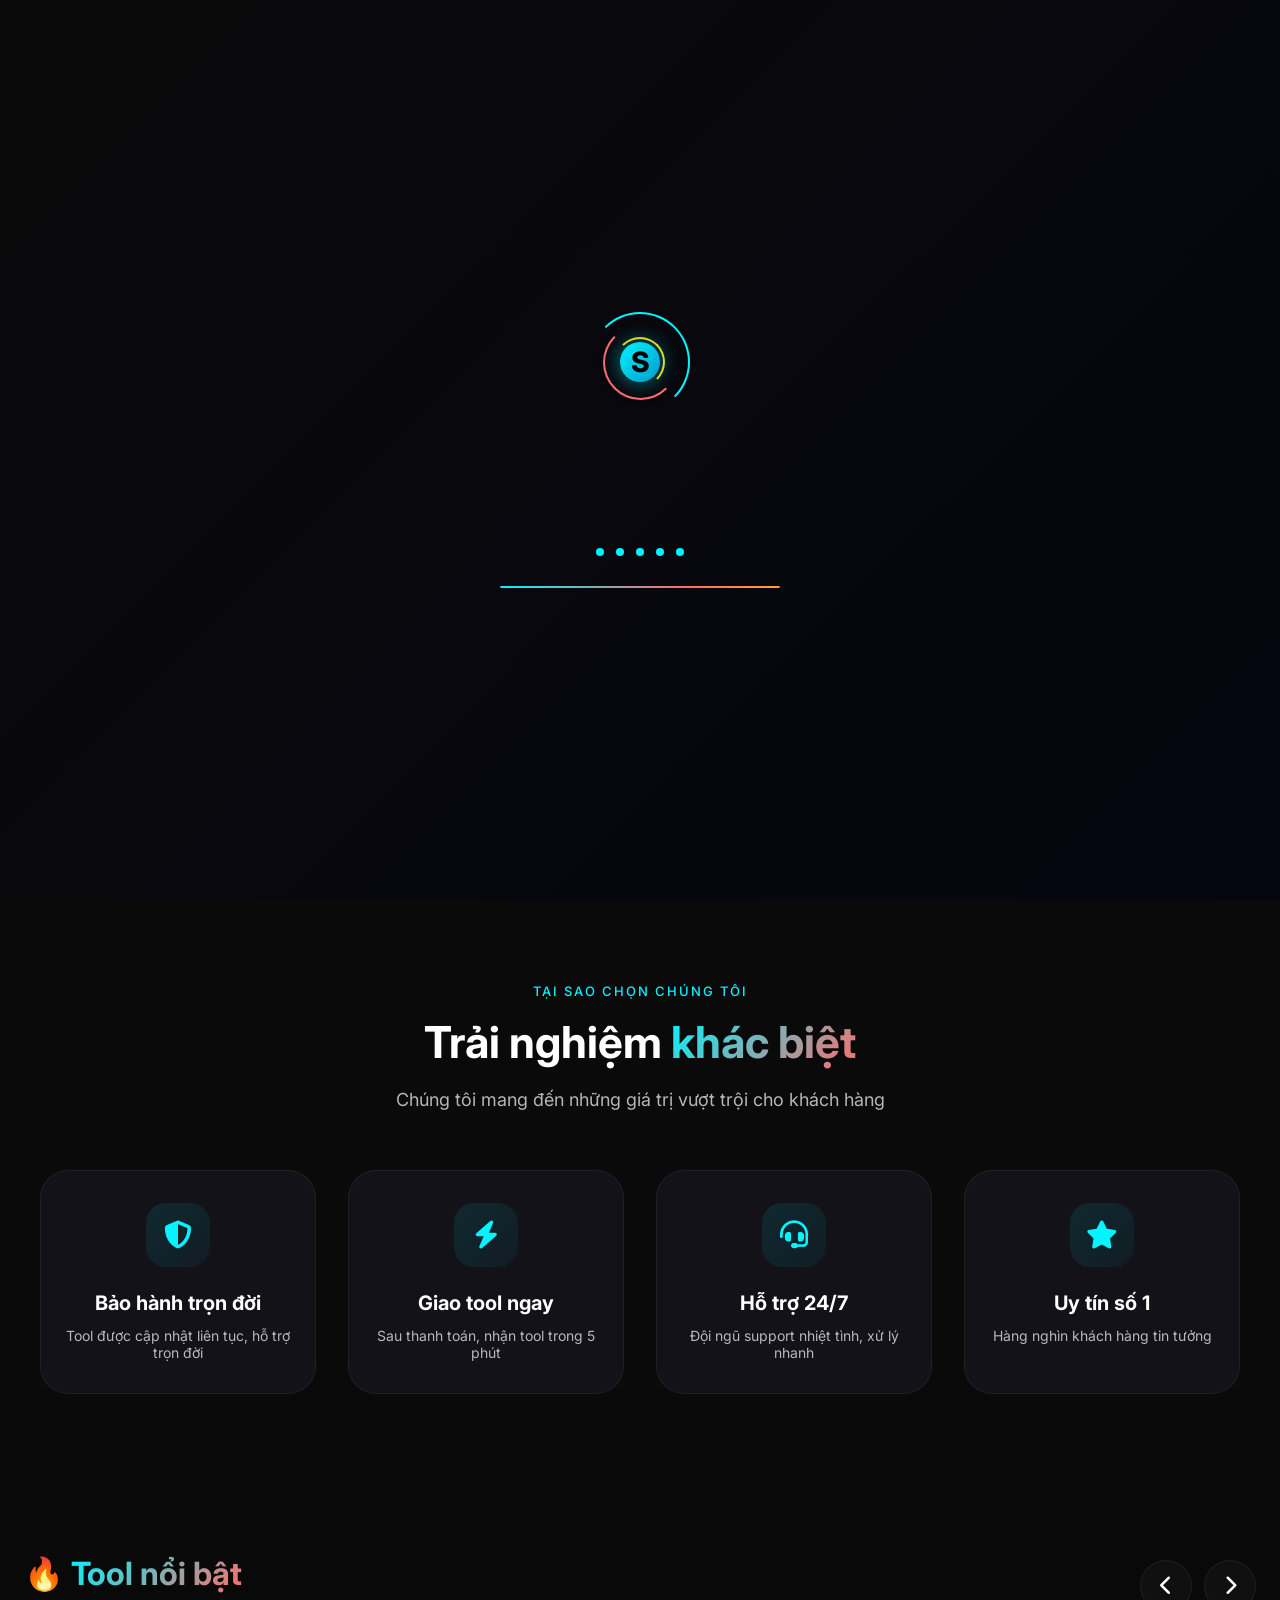
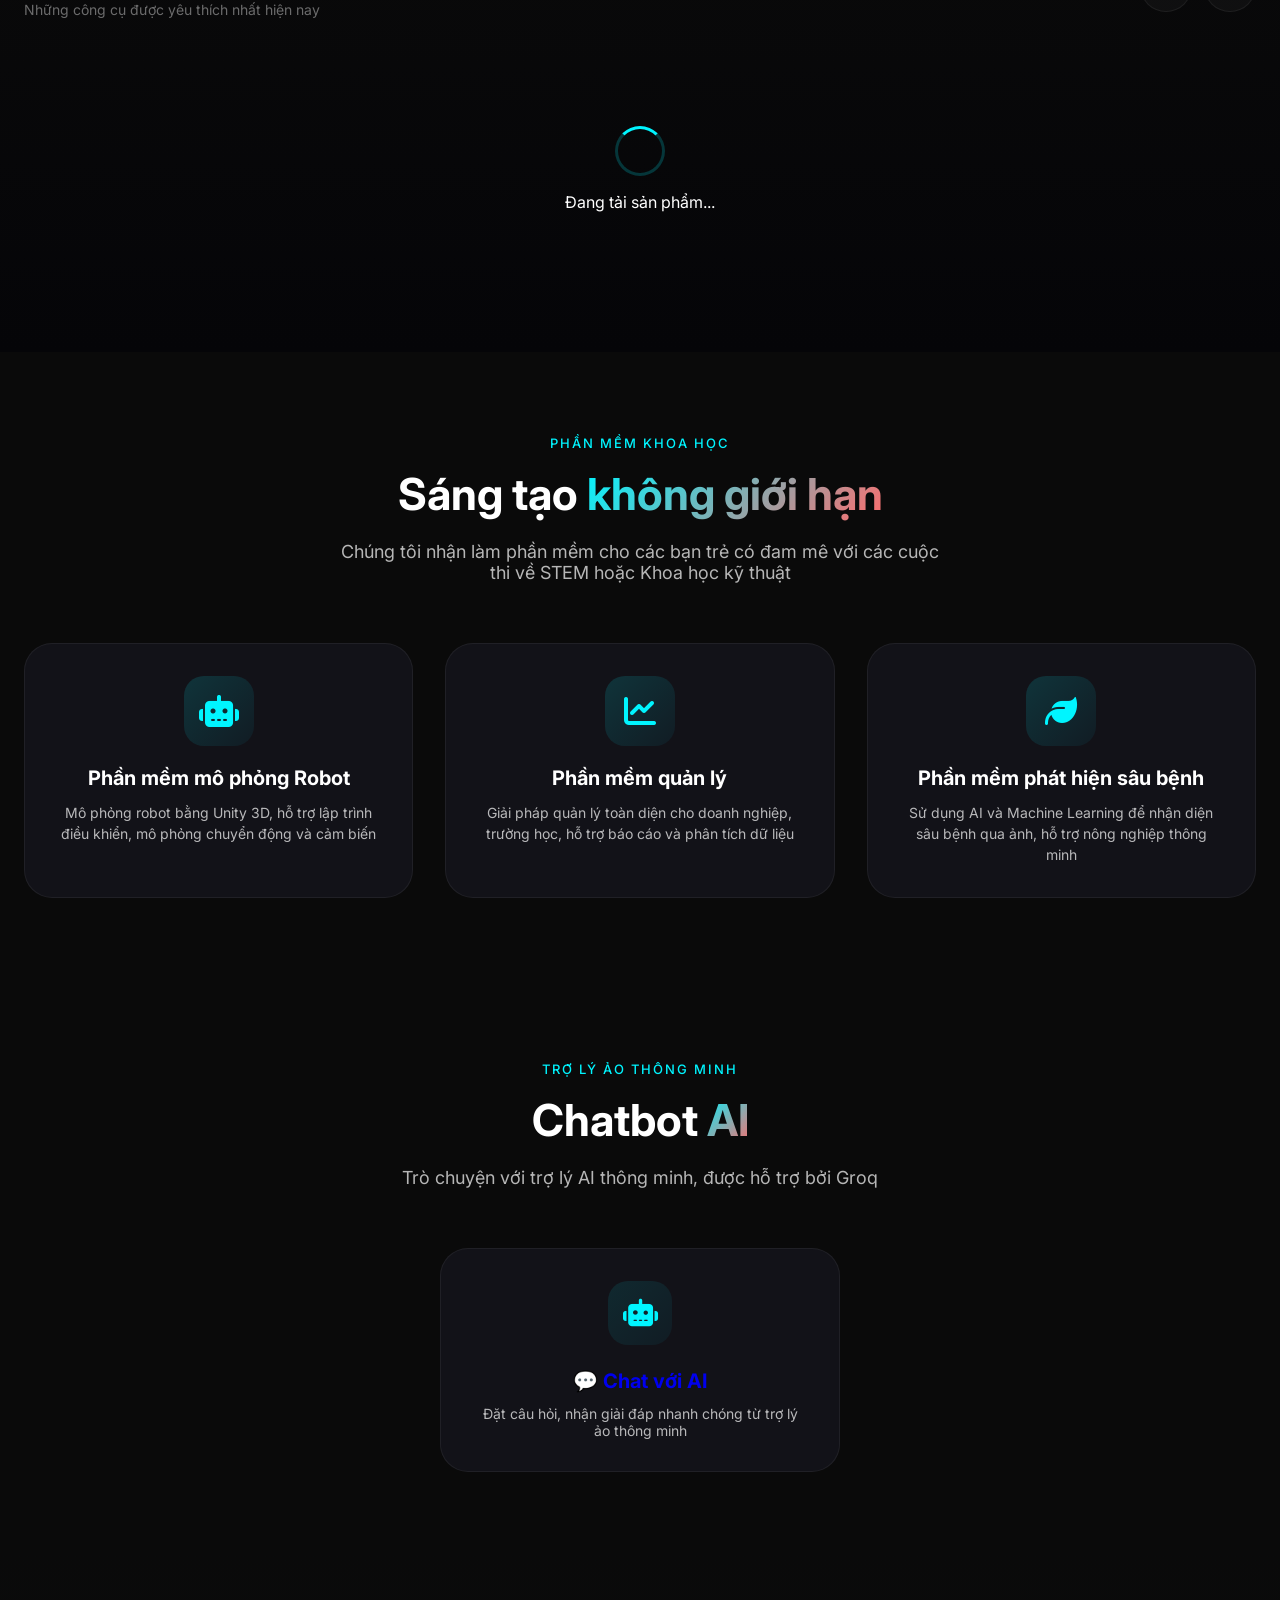
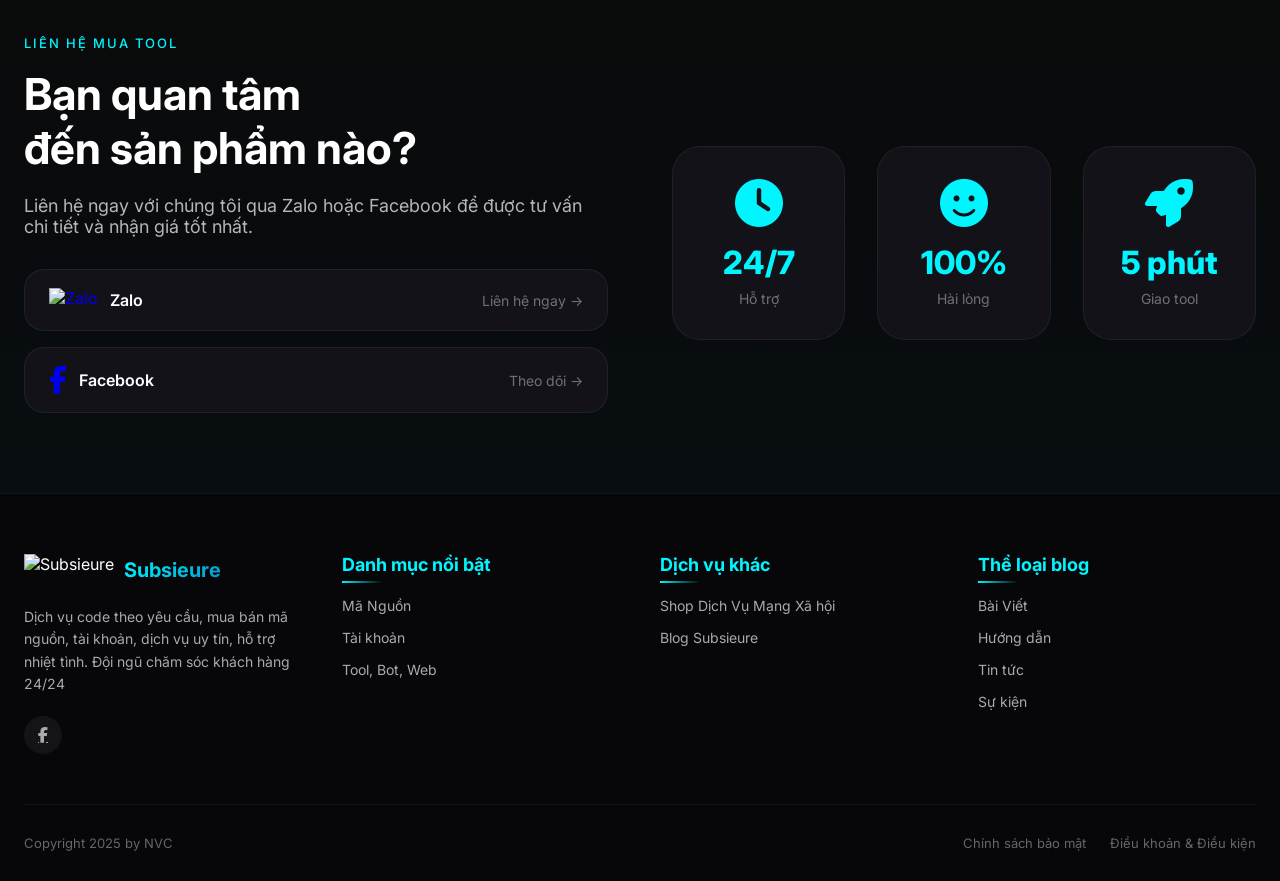
==== commit 032f0544: "Add files via upload" ====
--- a/index.html
+++ b/index.html
@@ -116,7 +116,8 @@
         .navbar { position: fixed; top: 0; width: 100%; padding: 16px 0; background: rgba(10,10,10,0.95); backdrop-filter: blur(10px); border-bottom: 1px solid rgba(255,255,255,0.05); z-index: 1000; transition: all 0.3s ease; }
         .navbar.scrolled { padding: 12px 0; background: rgba(10,10,10,0.98); }
         .nav-container { max-width: 1280px; margin: 0 auto; padding: 0 24px; display: flex; justify-content: space-between; align-items: center; }
-        .nav-logo { display: flex; align-items: center; gap: 10px; font-size: 24px; font-weight: 800; cursor: pointer; text-decoration: none; }
+        .nav-logo { display: flex; align-items: center; gap: 10px; font-size: 24px; font-weight: 800; transition: transform 0.3s; text-decoration: none; }
+        .nav-logo:hover { transform: scale(1.02); }
         .nav-logo img { height: 32px; width: auto; }
         .nav-logo span { background: var(--gradient-1); -webkit-background-clip: text; -webkit-text-fill-color: transparent; }
         .nav-links { display: flex; gap: 32px; }
@@ -951,494 +952,6 @@
 <script src="https://www.gstatic.com/firebasejs/10.7.0/firebase-auth-compat.js"></script>
 <script src="https://www.gstatic.com/firebasejs/10.7.0/firebase-firestore-compat.js"></script>
 <script src="js/loading.js"></script>
-<script>
-    const firebaseConfig = {
-        apiKey: "AIzaSyDyLM8PdOKwpzXu-SHV3YAzU28gL2QE4KY",
-        authDomain: "subsieure-toolshop.firebaseapp.com",
-        projectId: "subsieure-toolshop",
-        storageBucket: "subsieure-toolshop.firebasestorage.app",
-        messagingSenderId: "277182125256",
-        appId: "1:277182125256:web:b0a98cb19d06d046ce81fd"
-    };
-    
-    if (!firebase.apps.length) {
-        firebase.initializeApp(firebaseConfig);
-    }
-    
-    const auth = firebase.auth();
-    const db = firebase.firestore();
-    
-    let currentUser = null;
-    let userBalance = 0;
-    let allTools = [];
-    let currentSlideIndex = 0;
-    let slidesPerView = 4;
-    let maxSlideIndex = 0;
-    let isAdmin = false;
-    let purchasedToolIds = [];
-    
-    const cursorGlow = document.getElementById('cursorGlow');
-    document.addEventListener('mousemove', (e) => {
-        cursorGlow.style.left = e.clientX + 'px';
-        cursorGlow.style.top = e.clientY + 'px';
-    });
-    
-    window.addEventListener('scroll', () => {
-        const navbar = document.getElementById('navbar');
-        if (window.scrollY > 50) navbar.classList.add('scrolled');
-        else navbar.classList.remove('scrolled');
-    });
-    
-    function updateSlidesPerView() {
-        if (window.innerWidth <= 480) slidesPerView = 1;
-        else if (window.innerWidth <= 768) slidesPerView = 2;
-        else if (window.innerWidth <= 1024) slidesPerView = 3;
-        else slidesPerView = 4;
-        maxSlideIndex = Math.max(0, Math.ceil(allTools.length / slidesPerView) - 1);
-        if (currentSlideIndex > maxSlideIndex) currentSlideIndex = maxSlideIndex;
-        renderSlider();
-        updateSliderButtons();
-    }
-    
-    window.addEventListener('resize', () => {
-        updateSlidesPerView();
-    });
-    
-    async function loadPurchasedTools() {
-        if (!currentUser) {
-            purchasedToolIds = [];
-            return;
-        }
-        try {
-            const snapshot = await db.collection('transactions')
-                .where('userId', '==', currentUser.uid)
-                .where('type', '==', 'purchase')
-                .get();
-            purchasedToolIds = [];
-            snapshot.forEach(doc => {
-                const data = doc.data();
-                if (data.toolId) {
-                    purchasedToolIds.push(data.toolId);
-                }
-            });
-            renderSlider();
-        } catch (error) {
-            console.error("Lỗi load purchased tools:", error);
-        }
-    }
-    
-    function renderSlider() {
-        const track = document.getElementById('toolsSliderTrack');
-        if (!track) return;
-        
-        if (allTools.length === 0) {
-            track.innerHTML = '<div class="empty-state"><i class="fas fa-tools"></i><h3>Chưa có tool nào</h3><p>Admin hãy thêm tool mới nhé!</p></div>';
-            return;
-        }
-        
-        const startIndex = currentSlideIndex * slidesPerView;
-        const visibleTools = allTools.slice(startIndex, startIndex + slidesPerView);
-        
-        track.innerHTML = visibleTools.map((tool) => {
-            const isPurchased = purchasedToolIds.includes(tool.id);
-            const buttonHtml = isPurchased 
-                ? `<a href="products.html?id=${tool.id}" class="btn-action-slider btn-view-slider"><i class="fas fa-eye"></i> Xem ngay</a>`
-                : `<button class="btn-action-slider btn-buy-slider" onclick="event.stopPropagation(); buyTool('${tool.id}', '${escapeHtml(tool.name)}', ${tool.price})"><i class="fas fa-shopping-cart"></i> Mua ngay</button>`;
-            
-            return `
-            <div class="tool-card-slider">
-                <div class="tool-image-wrapper-slider">
-                    <a href="products.html?id=${tool.id}" style="text-decoration: none; display: block;">
-                        <img src="${tool.image || 'https://placehold.co/600x400/1a1a1a/00f5ff?text=Tool'}" class="tool-image-slider" onerror="this.src='https://placehold.co/600x400/1a1a1a/00f5ff?text=Tool'">
-                        <span class="tool-category-slider">${tool.category === 'seo' ? 'SEO' : tool.category === 'facebook' ? 'Facebook' : tool.category === 'game' ? 'Game' : tool.category === 'auto' ? 'Auto' : 'Premium'}</span>
-                    </a>
-                    ${isAdmin ? `
-                        <div class="admin-actions">
-                            <button class="admin-edit-btn" onclick="event.stopPropagation(); openEditTool('${tool.id}')"><i class="fas fa-edit"></i></button>
-                            <button class="admin-delete-btn" onclick="event.stopPropagation(); deleteTool('${tool.id}')"><i class="fas fa-trash"></i></button>
-                        </div>
-                    ` : ''}
-                </div>
-                <div class="tool-info-slider">
-                    <h3 class="tool-name-slider"><a href="products.html?id=${tool.id}">${escapeHtml(tool.name)}</a></h3>
-                    <p class="tool-desc-slider">${escapeHtml((tool.shortDescription || tool.description || '').substring(0, 80))}...</p>
-                    <div class="tool-price-slider">${tool.price === 0 ? 'Free' : formatPrice(tool.price) + '<span>đ</span>'}</div>
-                    ${buttonHtml}
-                </div>
-            </div>
-        `}).join('');
-    }
-    
-    function updateSliderButtons() {
-        const prevBtn = document.getElementById('sliderPrev');
-        const nextBtn = document.getElementById('sliderNext');
-        if (prevBtn) {
-            prevBtn.style.opacity = currentSlideIndex === 0 ? '0.5' : '1';
-            prevBtn.style.cursor = currentSlideIndex === 0 ? 'not-allowed' : 'pointer';
-        }
-        if (nextBtn) {
-            nextBtn.style.opacity = currentSlideIndex >= maxSlideIndex ? '0.5' : '1';
-            nextBtn.style.cursor = currentSlideIndex >= maxSlideIndex ? 'not-allowed' : 'pointer';
-        }
-    }
-    
-    function prevSlide() {
-        if (currentSlideIndex > 0) {
-            currentSlideIndex--;
-            renderSlider();
-            updateSliderButtons();
-        }
-    }
-    
-    function nextSlide() {
-        if (currentSlideIndex < maxSlideIndex) {
-            currentSlideIndex++;
-            renderSlider();
-            updateSliderButtons();
-        }
-    }
-    
-    document.getElementById('sliderPrev')?.addEventListener('click', prevSlide);
-    document.getElementById('sliderNext')?.addEventListener('click', nextSlide);
-    
-    auth.onAuthStateChanged(async (user) => {
-        if (user) {
-            currentUser = user;
-            document.getElementById('authButtons').style.display = 'none';
-            document.getElementById('userInfo').style.display = 'flex';
-            document.getElementById('userEmailShort').innerText = user.email.split('@')[0];
-            
-            if (user.email === 'nguyenvinhhoang209@gmail.com') {
-                isAdmin = true;
-                document.getElementById('adminLink').style.display = 'inline-block';
-            }
-            
-            try {
-                const userDoc = await db.collection('users').doc(user.uid).get();
-                if (userDoc.exists) {
-                    userBalance = userDoc.data().balance || 0;
-                    document.getElementById('userBalance').innerText = userBalance.toLocaleString('vi-VN');
-                }
-            } catch(e) { console.error("Lỗi lấy user:", e); }
-            
-            await loadPurchasedTools();
-        } else {
-            currentUser = null;
-            isAdmin = false;
-            purchasedToolIds = [];
-            document.getElementById('authButtons').style.display = 'flex';
-            document.getElementById('userInfo').style.display = 'none';
-            document.getElementById('adminLink').style.display = 'none';
-        }
-        await loadTools();
-    });
-    
-    async function loadTools() {
-        try {
-            if (!db) {
-                setTimeout(loadTools, 500);
-                return;
-            }
-            const snapshot = await db.collection('tools').limit(12).get();
-            allTools = [];
-            snapshot.forEach(doc => allTools.push({ id: doc.id, ...doc.data() }));
-            updateSlidesPerView();
-        } catch (error) {
-            console.error("Lỗi load tools:", error);
-            const track = document.getElementById('toolsSliderTrack');
-            if (track) {
-                track.innerHTML = '<div class="empty-state"><i class="fas fa-exclamation-triangle"></i><h3>Lỗi tải dữ liệu</h3><p>Vui lòng thử lại sau</p><button onclick="location.reload()" style="margin-top:20px;padding:10px 24px;background:#00f5ff;border:none;border-radius:30px;color:#000;cursor:pointer;">Tải lại</button></div>';
-            }
-        }
-    }
-    
-    window.buyTool = async (id, name, price) => {
-        if (!currentUser) {
-            Swal.fire({
-                title: 'Chưa đăng nhập',
-                text: 'Bạn cần đăng nhập để mua tool!',
-                icon: 'warning',
-                showCancelButton: true,
-                confirmButtonText: 'Đăng nhập ngay',
-                cancelButtonText: 'Hủy',
-                background: '#121218',
-                color: '#fff',
-                confirmButtonColor: '#00f5ff',
-                cancelButtonColor: '#ef4444'
-            }).then((result) => {
-                if (result.isConfirmed) {
-                    window.location.href = 'login.html';
-                }
-            });
-            return;
-        }
-        
-        if (price > 0 && userBalance < price) {
-            Swal.fire({
-                title: 'Số dư không đủ!',
-                text: `Bạn cần ${formatPrice(price)}đ nhưng chỉ có ${formatPrice(userBalance)}đ.\nVui lòng nạp thêm tiền.`,
-                icon: 'error',
-                showCancelButton: true,
-                confirmButtonText: 'Nạp tiền ngay',
-                cancelButtonText: 'Hủy',
-                background: '#121218',
-                color: '#fff',
-                confirmButtonColor: '#10b981',
-                cancelButtonColor: '#ef4444'
-            }).then((result) => {
-                if (result.isConfirmed) {
-                    window.location.href = 'chuyentien.html';
-                }
-            });
-            return;
-        }
-        
-        if (price === 0) {
-            Swal.fire({
-                title: 'Xác nhận tải tool miễn phí',
-                text: `Bạn có chắc chắn muốn tải tool "${name}" miễn phí?`,
-                icon: 'question',
-                showCancelButton: true,
-                confirmButtonText: 'Có, tải ngay',
-                cancelButtonText: 'Hủy',
-                background: '#121218',
-                color: '#fff',
-                confirmButtonColor: '#00f5ff',
-                cancelButtonColor: '#ef4444'
-            }).then(async (result) => {
-                if (result.isConfirmed) {
-                    try {
-                        const toolDoc = await db.collection('tools').doc(id).get();
-                        const link = toolDoc.data().downloadLink || '#';
-                        
-                        await db.collection('transactions').add({
-                            userId: currentUser.uid,
-                            userEmail: currentUser.email,
-                            toolId: id,
-                            toolName: name,
-                            amount: 0,
-                            type: 'purchase',
-                            status: 'success',
-                            downloadLink: link,
-                            createdAt: new Date()
-                        });
-                        
-                        purchasedToolIds.push(id);
-                        renderSlider();
-                        
-                        Swal.fire({
-                            title: 'Tải thành công!',
-                            text: `Tool "${name}" đã sẵn sàng để tải.`,
-                            icon: 'success',
-                            confirmButtonText: 'Tải xuống',
-                            background: '#121218',
-                            color: '#fff',
-                            confirmButtonColor: '#00f5ff'
-                        }).then(() => {
-                            if (link !== '#') window.open(link, '_blank');
-                        });
-                    } catch(e) {
-                        Swal.fire({ title: 'Lỗi', text: e.message, icon: 'error', background: '#121218', color: '#fff', confirmButtonColor: '#00f5ff' });
-                    }
-                }
-            });
-            return;
-        }
-        
-        Swal.fire({
-            title: 'Xác nhận mua tool',
-            html: `Bạn có chắc chắn muốn mua <strong>${name}</strong> với giá <strong style="color:#00f5ff">${formatPrice(price)}đ</strong>?`,
-            icon: 'question',
-            showCancelButton: true,
-            confirmButtonText: 'Có, mua ngay',
-            cancelButtonText: 'Hủy',
-            background: '#121218',
-            color: '#fff',
-            confirmButtonColor: '#00f5ff',
-            cancelButtonColor: '#ef4444'
-        }).then(async (result) => {
-            if (result.isConfirmed) {
-                Swal.fire({
-                    title: 'Đang xử lý...',
-                    text: 'Vui lòng chờ trong giây lát',
-                    allowOutsideClick: false,
-                    didOpen: () => { Swal.showLoading(); },
-                    background: '#121218'
-                });
-                
-                try {
-                    const toolDoc = await db.collection('tools').doc(id).get();
-                    const link = toolDoc.data().downloadLink || '#';
-                    
-                    await db.runTransaction(async (transaction) => {
-                        const userRef = db.collection('users').doc(currentUser.uid);
-                        const userDoc = await transaction.get(userRef);
-                        const currentBalance = userDoc.data().balance || 0;
-                        if (currentBalance < price) throw new Error("Số dư không đủ");
-                        transaction.update(userRef, { balance: currentBalance - price });
-                        transaction.set(db.collection('transactions').doc(), {
-                            userId: currentUser.uid,
-                            userEmail: currentUser.email,
-                            toolId: id,
-                            toolName: name,
-                            amount: price,
-                            type: 'purchase',
-                            status: 'success',
-                            downloadLink: link,
-                            createdAt: new Date()
-                        });
-                    });
-                    
-                    userBalance -= price;
-                    document.getElementById('userBalance').innerText = userBalance.toLocaleString('vi-VN');
-                    purchasedToolIds.push(id);
-                    renderSlider();
-                    
-                    Swal.fire({
-                        title: 'Mua thành công!',
-                        text: `Bạn đã mua tool "${name}" thành công.`,
-                        icon: 'success',
-                        confirmButtonText: 'Tải xuống ngay',
-                        background: '#121218',
-                        color: '#fff',
-                        confirmButtonColor: '#00f5ff'
-                    }).then(() => {
-                        if (link !== '#') window.open(link, '_blank');
-                    });
-                    
-                } catch (e) {
-                    if (e.message === "Số dư không đủ") {
-                        const userDoc = await db.collection('users').doc(currentUser.uid).get();
-                        userBalance = userDoc.data().balance || 0;
-                        document.getElementById('userBalance').innerText = userBalance.toLocaleString('vi-VN');
-                        Swal.fire({
-                            title: 'Số dư không đủ!',
-                            text: `Giao dịch thất bại. Số dư hiện tại: ${formatPrice(userBalance)}đ`,
-                            icon: 'error',
-                            confirmButtonText: 'Nạp tiền',
-                            background: '#121218',
-                            color: '#fff',
-                            confirmButtonColor: '#10b981'
-                        }).then(() => { window.location.href = 'chuyentien.html'; });
-                    } else {
-                        Swal.fire({ title: 'Lỗi', text: e.message, icon: 'error', background: '#121218', color: '#fff', confirmButtonColor: '#00f5ff' });
-                    }
-                }
-            }
-        });
-    };
-    
-    window.openEditTool = async (toolId) => {
-        const tool = allTools.find(t => t.id === toolId);
-        if (!tool) return;
-        
-        document.getElementById('editToolId').value = tool.id;
-        document.getElementById('editToolName').value = tool.name || '';
-        document.getElementById('editToolDesc').value = tool.shortDescription || tool.description || '';
-        document.getElementById('editToolPrice').value = tool.price || 0;
-        document.getElementById('editToolImage').value = tool.image || '';
-        document.getElementById('editToolDownloadLink').value = tool.downloadLink || '';
-        document.getElementById('editToolCategory').value = tool.category || 'other';
-        document.getElementById('editToolModal').classList.add('active');
-        document.body.style.overflow = 'hidden';
-    };
-    
-    window.deleteTool = async (toolId) => {
-        Swal.fire({
-            title: 'Xác nhận xóa',
-            text: 'Bạn có chắc chắn muốn xóa tool này? Hành động này không thể hoàn tác!',
-            icon: 'warning',
-            showCancelButton: true,
-            confirmButtonText: 'Có, xóa ngay',
-            cancelButtonText: 'Hủy',
-            background: '#121218',
-            color: '#fff',
-            confirmButtonColor: '#ef4444',
-            cancelButtonColor: '#666'
-        }).then(async (result) => {
-            if (result.isConfirmed) {
-                try {
-                    await db.collection('tools').doc(toolId).delete();
-                    Swal.fire({
-                        title: 'Đã xóa!',
-                        text: 'Tool đã được xóa thành công.',
-                        icon: 'success',
-                        background: '#121218',
-                        color: '#fff',
-                        confirmButtonColor: '#00f5ff',
-                        timer: 1500
-                    });
-                    await loadTools();
-                    if (currentUser) await loadPurchasedTools();
-                } catch (error) {
-                    Swal.fire({
-                        title: 'Lỗi!',
-                        text: error.message,
-                        icon: 'error',
-                        background: '#121218',
-                        color: '#fff',
-                        confirmButtonColor: '#00f5ff'
-                    });
-                }
-            }
-        });
-    };
-    
-    document.getElementById('saveEditBtn')?.addEventListener('click', async () => {
-        const toolId = document.getElementById('editToolId').value;
-        const updatedData = {
-            name: document.getElementById('editToolName').value,
-            shortDescription: document.getElementById('editToolDesc').value,
-            description: document.getElementById('editToolDesc').value,
-            price: parseInt(document.getElementById('editToolPrice').value) || 0,
-            image: document.getElementById('editToolImage').value,
-            downloadLink: document.getElementById('editToolDownloadLink').value,
-            category: document.getElementById('editToolCategory').value,
-            updatedAt: new Date()
-        };
-        
-        try {
-            await db.collection('tools').doc(toolId).update(updatedData);
-            Swal.fire({
-                title: 'Thành công!',
-                text: 'Tool đã được cập nhật.',
-                icon: 'success',
-                background: '#121218',
-                color: '#fff',
-                confirmButtonColor: '#00f5ff',
-                timer: 1500
-            });
-            document.getElementById('editToolModal').classList.remove('active');
-            document.body.style.overflow = '';
-            await loadTools();
-        } catch (error) {
-            Swal.fire({
-                title: 'Lỗi!',
-                text: error.message,
-                icon: 'error',
-                background: '#121218',
-                color: '#fff',
-                confirmButtonColor: '#00f5ff'
-            });
-        }
-    });
-    
-    document.getElementById('cancelEditBtn')?.addEventListener('click', () => {
-        document.getElementById('editToolModal').classList.remove('active');
-        document.body.style.overflow = '';
-    });
-    
-    document.getElementById('logoutBtn')?.addEventListener('click', async() => { await auth.signOut(); window.location.reload(); });
-    
-    function formatPrice(p) {
-        if (p === 0 || p === null || p === undefined) return 'Free';
-        return p.toLocaleString('vi-VN');
-    }
-    
-    function escapeHtml(s) {
-        if (!s) return '';
-        return s.replace(/[&<>]/g, m => ({ '&': '&amp;', '<': '&lt;', '>': '&gt;' }[m]));
-    }
-</script>
+<script src="js/index.js"></script>
 </body>
 </html>
